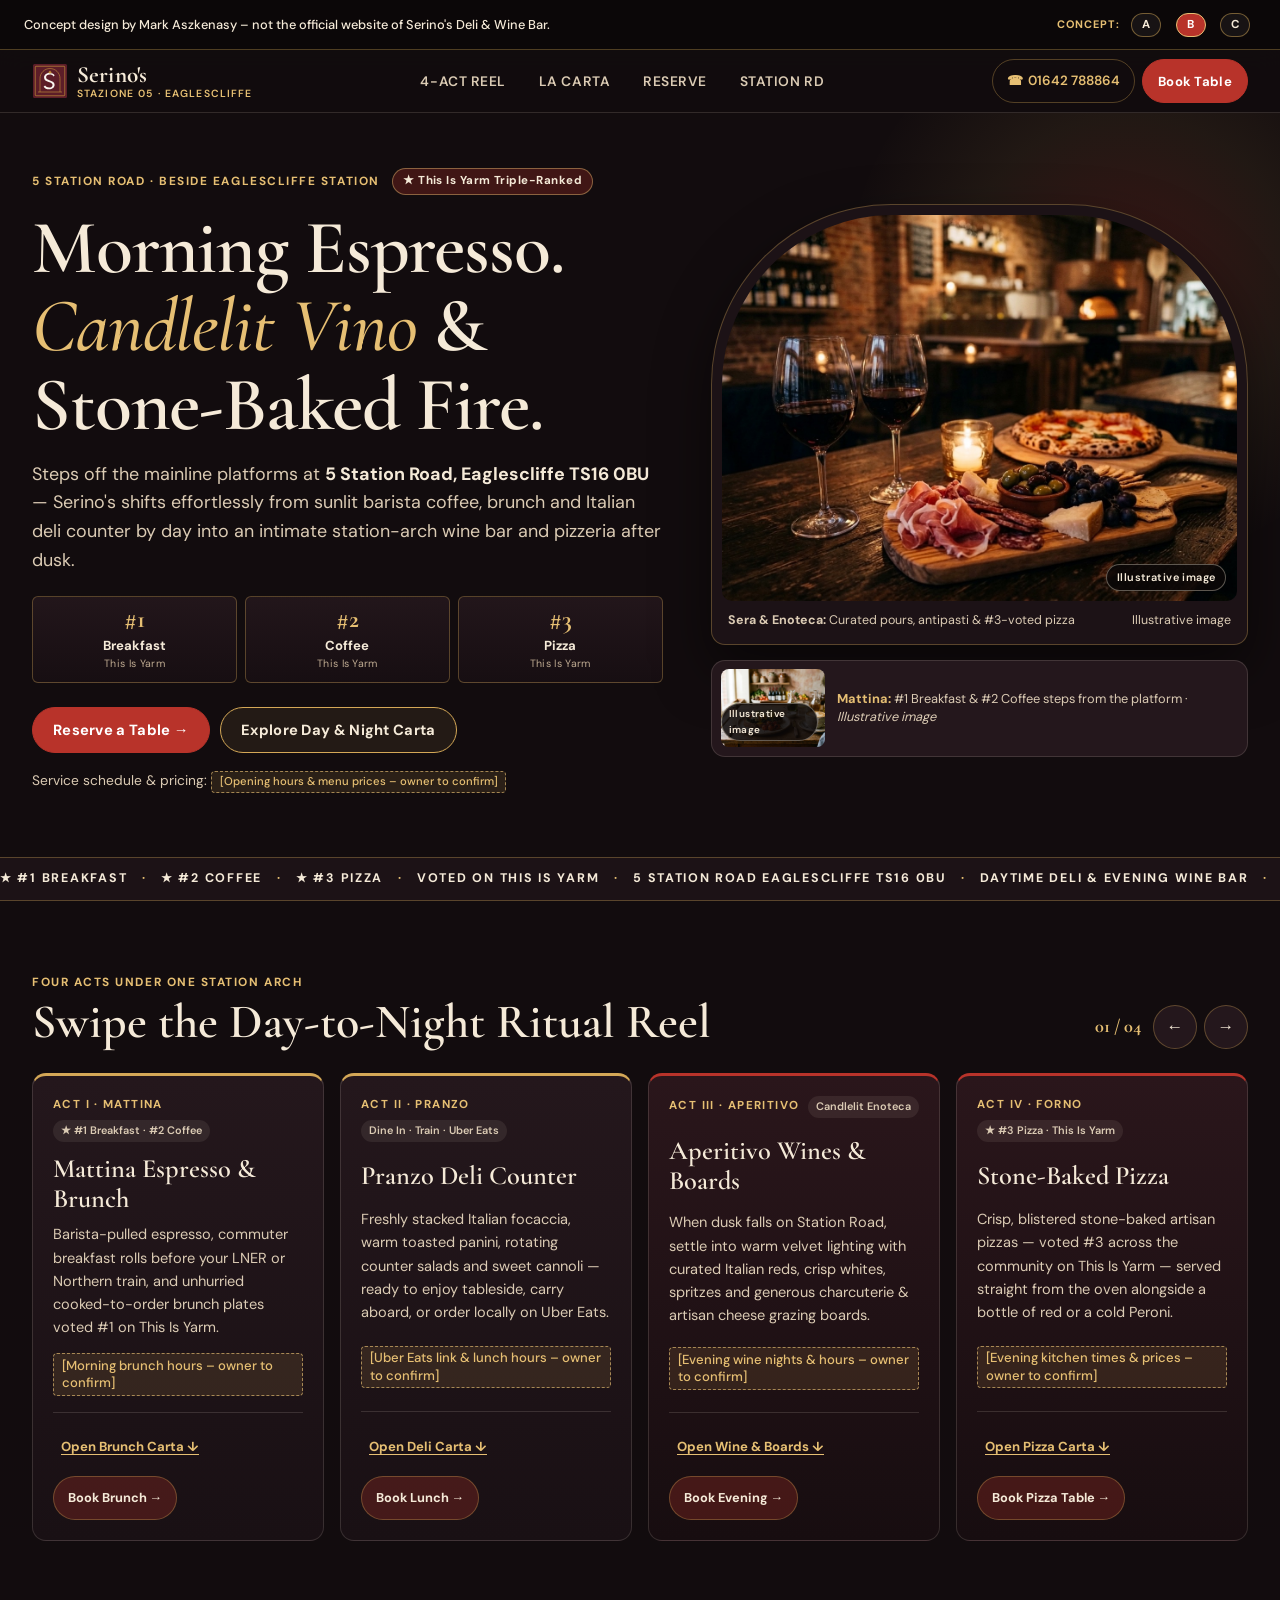
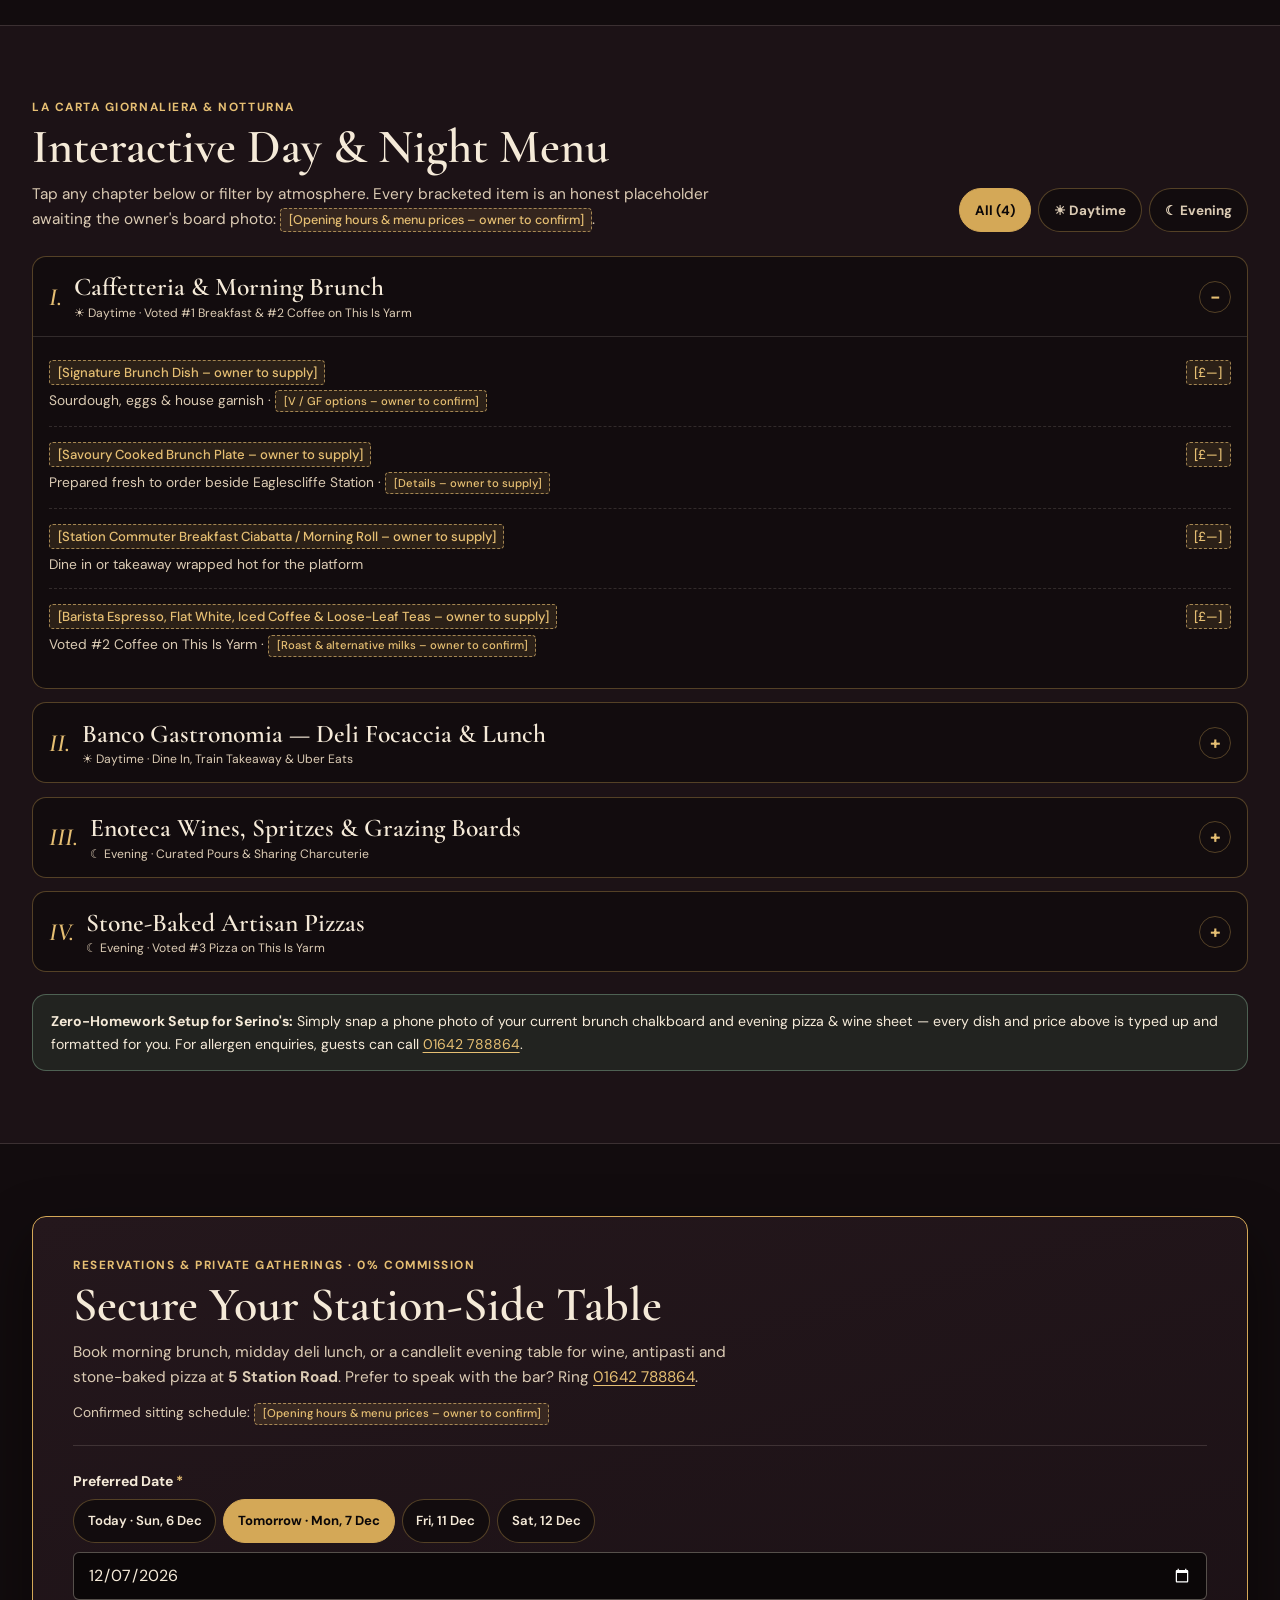
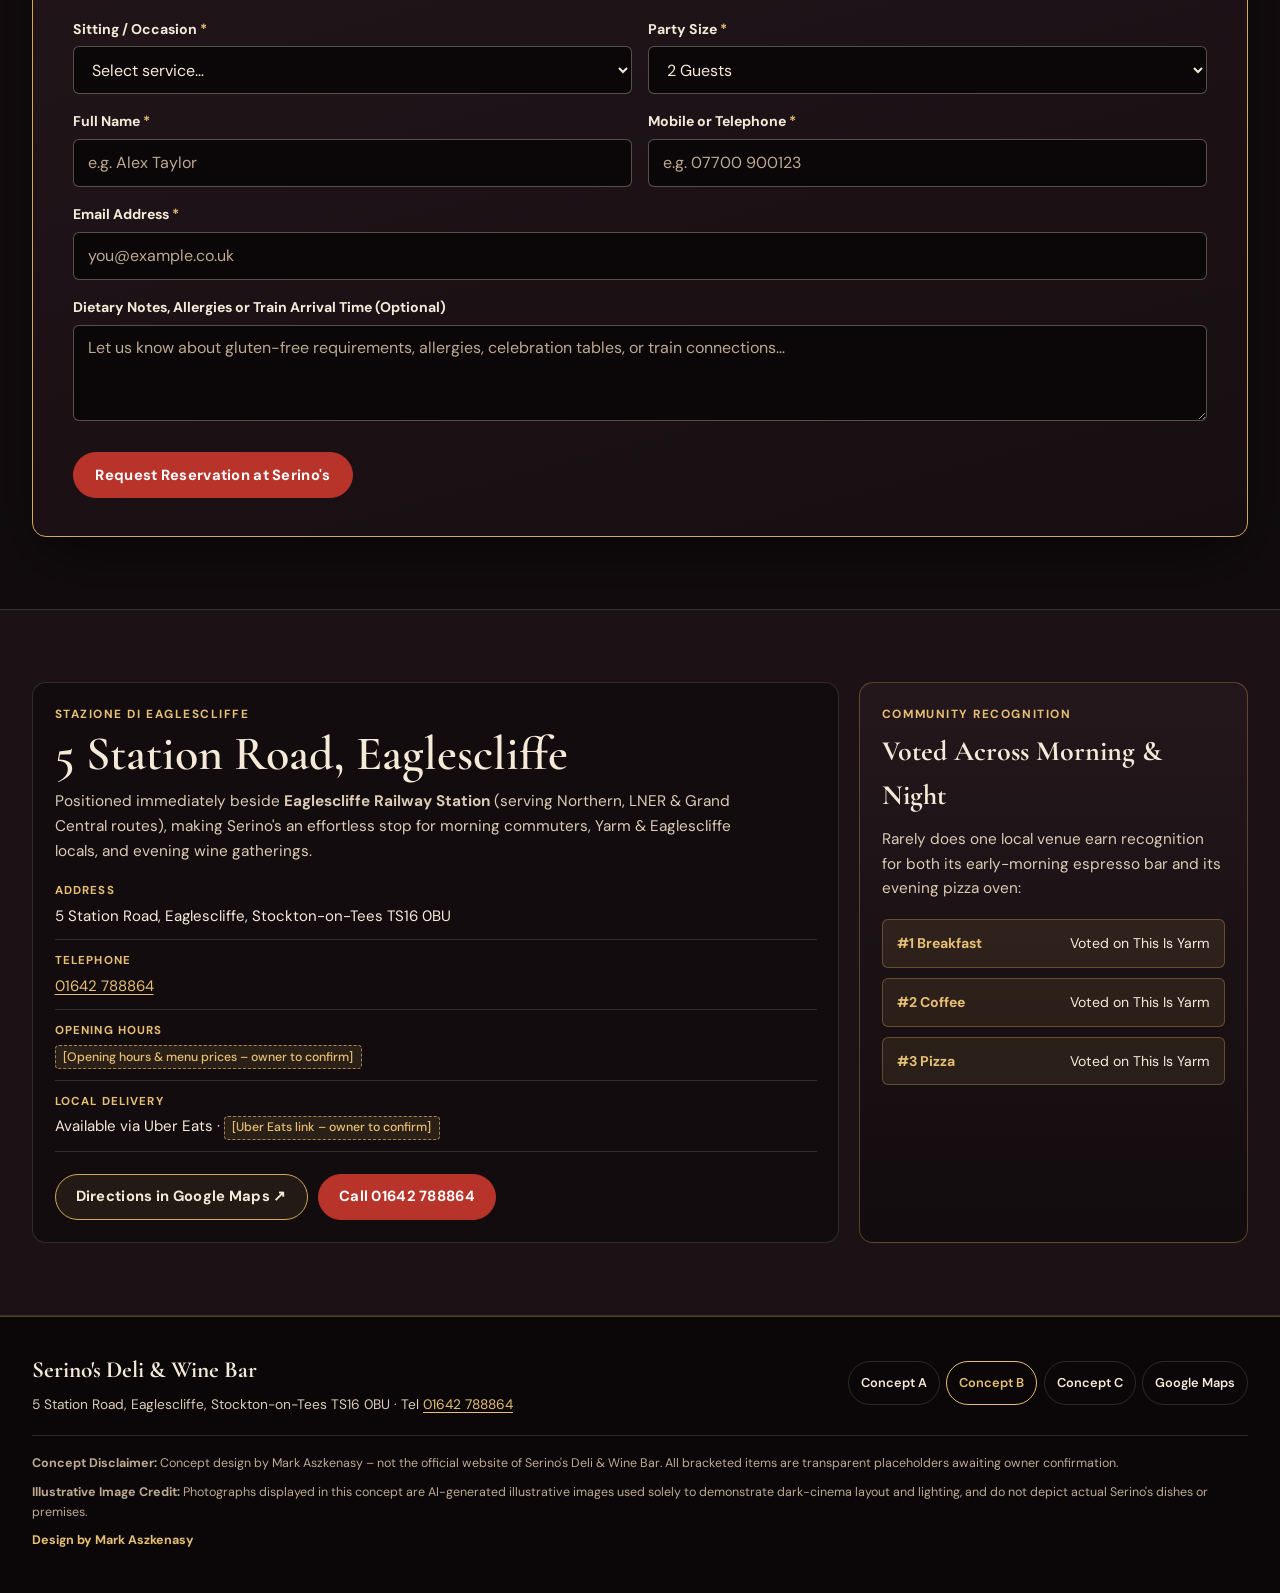
==== b/index.html @ e78bce47 "Add Set B (kinetic) and Set C (single-page app) mobile-first concept variants with A/B/C switcher" ====
<!DOCTYPE html>
<html lang="en-GB">
<head>
  <meta charset="utf-8">
  <meta name="viewport" content="width=device-width, initial-scale=1">
  <meta name="robots" content="noindex, nofollow">
  <meta name="theme-color" content="#120C0E">
  <title>Serino's Deli &amp; Wine Bar | Concept B — Cinema Notturno (5 Station Rd, Eaglescliffe)</title>
  <meta name="description" content="Concept B for Serino's Deli &amp; Wine Bar at 5 Station Road, Eaglescliffe — atmospheric station-arch editorial experience from morning espresso and brunch to evening wine and stone-baked pizza.">
  <link rel="icon" type="image/svg+xml" href="../favicon.svg">
  <link rel="stylesheet" href="css/styles.css">
</head>
<body>
  <a class="skip-link" href="#main-content">Skip to main content</a>

  <!-- Persistent Top Concept Banner + [A] [B] [C] Switcher -->
  <div class="concept-banner" role="region" aria-label="Concept website notice">
    <div class="concept-banner__inner">
      <p>Concept design by Mark Aszkenasy – not the official website of Serino's Deli &amp; Wine Bar.</p>
      <nav class="concept-switcher" aria-label="Switch concept version">
        <span class="concept-switcher__label">Concept:</span>
        <a class="concept-switcher__pill" href="../index.html"><span>A</span></a>
        <a class="concept-switcher__pill is-active" href="index.html" aria-current="page"><span>B</span></a>
        <a class="concept-switcher__pill" href="../c/index.html"><span>C</span></a>
      </nav>
    </div>
  </div>

  <!-- Minimal Cinema Glass Header -->
  <header class="cinema-header">
    <div class="container cinema-header__inner">
      <a class="cinema-brand" href="#top" aria-label="Serino's Deli &amp; Wine Bar home">
        <span class="cinema-brand__emblem">
          <img src="../images/logo-mark.svg" width="38" height="38" alt="">
        </span>
        <span class="cinema-brand__text">
          <span class="cinema-brand__name">Serino's</span>
          <span class="cinema-brand__sub">Stazione 05 · Eaglescliffe</span>
        </span>
      </a>

      <nav class="cinema-nav" aria-label="Primary navigation">
        <a class="cinema-nav__link" href="#rituals">4-Act Reel</a>
        <a class="cinema-nav__link" href="#carta">La Carta</a>
        <a class="cinema-nav__link" href="#reserve">Reserve</a>
        <a class="cinema-nav__link" href="#station">Station Rd</a>
      </nav>

      <div class="cinema-header__cta">
        <a class="cinema-tel-chip" href="tel:01642788864" aria-label="Call Serino's on 01642 788864">
          <span aria-hidden="true">☎</span> 01642 788864
        </a>
        <a class="btn btn--vermilion btn--compact" href="#reserve">Book Table</a>
      </div>
    </div>
  </header>

  <main id="main-content">
    <!-- Full-Bleed Dark Cinema Hero Stage -->
    <section class="cinema-hero" id="top" aria-labelledby="hero-title">
      <div class="cinema-hero__backdrop" aria-hidden="true">
        <div class="cinema-hero__glow"></div>
      </div>

      <div class="container cinema-hero__grid">
        <div class="cinema-hero__copy">
          <div class="cinema-eyebrow-row">
            <span class="cinema-kicker">5 Station Road · Beside Eaglescliffe Station</span>
            <span class="cinema-poll-pill">★ This Is Yarm Triple-Ranked</span>
          </div>

          <h1 class="cinema-display" id="hero-title">
            Morning Espresso.<br>
            <em>Candlelit Vino</em> &amp; Stone-Baked Fire.
          </h1>

          <p class="cinema-lead">
            Steps off the mainline platforms at <strong>5 Station Road, Eaglescliffe TS16&nbsp;0BU</strong> — Serino's shifts effortlessly from sunlit barista coffee, brunch and Italian deli counter by day into an intimate station-arch wine bar and pizzeria after dusk.
          </p>

          <div class="cinema-laurels" role="list" aria-label="This Is Yarm community poll rankings">
            <div class="cinema-laurel" role="listitem">
              <span class="cinema-laurel__rank">#1</span>
              <span class="cinema-laurel__cat">Breakfast</span>
              <span class="cinema-laurel__src">This Is Yarm</span>
            </div>
            <div class="cinema-laurel" role="listitem">
              <span class="cinema-laurel__rank">#2</span>
              <span class="cinema-laurel__cat">Coffee</span>
              <span class="cinema-laurel__src">This Is Yarm</span>
            </div>
            <div class="cinema-laurel" role="listitem">
              <span class="cinema-laurel__rank">#3</span>
              <span class="cinema-laurel__cat">Pizza</span>
              <span class="cinema-laurel__src">This Is Yarm</span>
            </div>
          </div>

          <div class="cinema-hero__actions">
            <a class="btn btn--vermilion" href="#reserve">Reserve a Table →</a>
            <a class="btn btn--gold-outline" href="#carta">Explore Day &amp; Night Carta</a>
          </div>

          <p class="cinema-hours-note">
            Service schedule &amp; pricing: <span class="ph">[Opening hours &amp; menu prices – owner to confirm]</span>
          </p>
        </div>

        <!-- Station-Arch Visual Cinema Frame + Morning Inset -->
        <div class="cinema-stage-visual">
          <figure class="arch-cinema-frame">
            <div class="arch-cinema-frame__media">
              <img
                src="../images/feature.jpg"
                width="1200"
                height="896"
                alt="Candlelit evening table with red wine, charcuterie antipasti board and stone-baked pizza"
              >
              <span class="illus-badge">Illustrative image</span>
            </div>
            <figcaption class="arch-cinema-frame__caption">
              <span><strong>Sera &amp; Enoteca:</strong> Curated pours, antipasti &amp; #3-voted pizza</span>
              <span>Illustrative image</span>
            </figcaption>
          </figure>

          <figure class="cinema-inset-card">
            <div class="cinema-inset-card__media">
              <img
                src="../images/hero.jpg"
                width="1440"
                height="803"
                alt="Sunlit morning barista flat white coffee and freshly prepared brunch dishes"
              >
              <span class="illus-badge illus-badge--sm">Illustrative image</span>
            </div>
            <figcaption class="cinema-inset-card__caption">
              <strong>Mattina:</strong> #1 Breakfast &amp; #2 Coffee steps from the platform · <em>Illustrative image</em>
            </figcaption>
          </figure>
        </div>
      </div>
    </section>

    <!-- Kinetic Station Ticker -->
    <div class="kinetic-ticker" role="region" aria-label="Serino's highlights ticker">
      <div class="kinetic-ticker__track">
        <div class="kinetic-ticker__group">
          <span>★ #1 BREAKFAST</span>
          <span class="ticker-dot" aria-hidden="true">·</span>
          <span>★ #2 COFFEE</span>
          <span class="ticker-dot" aria-hidden="true">·</span>
          <span>★ #3 PIZZA</span>
          <span class="ticker-dot" aria-hidden="true">·</span>
          <span>VOTED ON THIS IS YARM</span>
          <span class="ticker-dot" aria-hidden="true">·</span>
          <span>5 STATION ROAD EAGLESCLIFFE TS16 0BU</span>
          <span class="ticker-dot" aria-hidden="true">·</span>
          <span>DAYTIME DELI &amp; EVENING WINE BAR</span>
          <span class="ticker-dot" aria-hidden="true">·</span>
          <span>TABLES 01642 788864</span>
          <span class="ticker-dot" aria-hidden="true">·</span>
        </div>
        <div class="kinetic-ticker__group" aria-hidden="true">
          <span>★ #1 BREAKFAST</span>
          <span class="ticker-dot">·</span>
          <span>★ #2 COFFEE</span>
          <span class="ticker-dot">·</span>
          <span>★ #3 PIZZA</span>
          <span class="ticker-dot">·</span>
          <span>VOTED ON THIS IS YARM</span>
          <span class="ticker-dot">·</span>
          <span>5 STATION ROAD EAGLESCLIFFE TS16 0BU</span>
          <span class="ticker-dot">·</span>
          <span>DAYTIME DELI &amp; EVENING WINE BAR</span>
          <span class="ticker-dot">·</span>
          <span>TABLES 01642 788864</span>
          <span class="ticker-dot">·</span>
        </div>
      </div>
    </div>

    <!-- Horizontal Touch-Snap 4-Act Ritual Reel -->
    <section class="cinema-section" id="rituals" aria-labelledby="rituals-heading">
      <div class="container">
        <div class="section-head-split">
          <div>
            <p class="cinema-kicker">Four Acts Under One Station Arch</p>
            <h2 class="section-title" id="rituals-heading">Swipe the Day-to-Night Ritual Reel</h2>
          </div>

          <div class="reel-controls" aria-label="Scroll ritual reel">
            <span class="reel-counter" data-reel-counter aria-live="polite">01 / 04</span>
            <button class="reel-arrow" type="button" data-reel-prev aria-label="Previous ritual act">←</button>
            <button class="reel-arrow" type="button" data-reel-next aria-label="Next ritual act">→</button>
          </div>
        </div>

        <div class="ritual-reel" data-ritual-reel tabindex="0" role="region" aria-label="Four-act hospitality reel">
          <!-- Act 01 -->
          <article class="ritual-card" data-reel-card>
            <div class="ritual-card__top">
              <span class="ritual-card__act">Act I · Mattina</span>
              <span class="ritual-card__badge">★ #1 Breakfast · #2 Coffee</span>
            </div>
            <h3 class="ritual-card__title">Mattina Espresso &amp; Brunch</h3>
            <p class="ritual-card__body">
              Barista-pulled espresso, commuter breakfast rolls before your LNER or Northern train, and unhurried cooked-to-order brunch plates voted #1 on This Is Yarm.
            </p>
            <p class="ritual-card__meta">
              <span class="ph">[Morning brunch hours – owner to confirm]</span>
            </p>
            <div class="ritual-card__actions">
              <button class="text-action-btn" type="button" data-open-accordion="acc-brunch">Open Brunch Carta ↓</button>
              <button class="pill-action-btn" type="button" data-prefill-sitting="Morning Coffee &amp; Brunch">Book Brunch →</button>
            </div>
          </article>

          <!-- Act 02 -->
          <article class="ritual-card" data-reel-card>
            <div class="ritual-card__top">
              <span class="ritual-card__act">Act II · Pranzo</span>
              <span class="ritual-card__badge">Dine In · Train · Uber Eats</span>
            </div>
            <h3 class="ritual-card__title">Pranzo Deli Counter</h3>
            <p class="ritual-card__body">
              Freshly stacked Italian focaccia, warm toasted panini, rotating counter salads and sweet cannoli — ready to enjoy tableside, carry aboard, or order locally on Uber Eats.
            </p>
            <p class="ritual-card__meta">
              <span class="ph">[Uber Eats link &amp; lunch hours – owner to confirm]</span>
            </p>
            <div class="ritual-card__actions">
              <button class="text-action-btn" type="button" data-open-accordion="acc-deli">Open Deli Carta ↓</button>
              <button class="pill-action-btn" type="button" data-prefill-sitting="Midday Deli &amp; Lunch">Book Lunch →</button>
            </div>
          </article>

          <!-- Act 03 -->
          <article class="ritual-card ritual-card--sera" data-reel-card>
            <div class="ritual-card__top">
              <span class="ritual-card__act">Act III · Aperitivo</span>
              <span class="ritual-card__badge">Candlelit Enoteca</span>
            </div>
            <h3 class="ritual-card__title">Aperitivo Wines &amp; Boards</h3>
            <p class="ritual-card__body">
              When dusk falls on Station Road, settle into warm velvet lighting with curated Italian reds, crisp whites, spritzes and generous charcuterie &amp; artisan cheese grazing boards.
            </p>
            <p class="ritual-card__meta">
              <span class="ph">[Evening wine nights &amp; hours – owner to confirm]</span>
            </p>
            <div class="ritual-card__actions">
              <button class="text-action-btn" type="button" data-open-accordion="acc-wine">Open Wine &amp; Boards ↓</button>
              <button class="pill-action-btn" type="button" data-prefill-sitting="Evening Wine &amp; Antipasti (Early)">Book Evening →</button>
            </div>
          </article>

          <!-- Act 04 -->
          <article class="ritual-card ritual-card--sera" data-reel-card>
            <div class="ritual-card__top">
              <span class="ritual-card__act">Act IV · Forno</span>
              <span class="ritual-card__badge">★ #3 Pizza · This Is Yarm</span>
            </div>
            <h3 class="ritual-card__title">Stone-Baked Pizza</h3>
            <p class="ritual-card__body">
              Crisp, blistered stone-baked artisan pizzas — voted #3 across the community on This Is Yarm — served straight from the oven alongside a bottle of red or a cold Peroni.
            </p>
            <p class="ritual-card__meta">
              <span class="ph">[Evening kitchen times &amp; prices – owner to confirm]</span>
            </p>
            <div class="ritual-card__actions">
              <button class="text-action-btn" type="button" data-open-accordion="acc-pizza">Open Pizza Carta ↓</button>
              <button class="pill-action-btn" type="button" data-prefill-sitting="Evening Wine &amp; Pizza (Main)">Book Pizza Table →</button>
            </div>
          </article>
        </div>
      </div>
    </section>

    <!-- Interactive Day/Night Menu Accordion -->
    <section class="cinema-section cinema-section--alt" id="carta" aria-labelledby="carta-heading">
      <div class="container">
        <div class="section-head-split">
          <div>
            <p class="cinema-kicker">La Carta Giornaliera &amp; Notturna</p>
            <h2 class="section-title" id="carta-heading">Interactive Day &amp; Night Menu</h2>
            <p class="section-sub">
              Tap any chapter below or filter by atmosphere. Every bracketed item is an honest placeholder awaiting the owner's board photo: <span class="ph">[Opening hours &amp; menu prices – owner to confirm]</span>.
            </p>
          </div>

          <div class="carta-filter-group" role="group" aria-label="Filter menu chapters by service time">
            <button class="carta-filter is-active" type="button" data-carta-filter="all" aria-pressed="true">All (4)</button>
            <button class="carta-filter" type="button" data-carta-filter="day" aria-pressed="false">☀ Daytime</button>
            <button class="carta-filter" type="button" data-carta-filter="night" aria-pressed="false">☾ Evening</button>
          </div>
        </div>

        <div class="velvet-accordions" data-accordion-group>
          <!-- Chapter I -->
          <div class="velvet-acc" data-carta-period="day" id="acc-brunch">
            <h3 class="velvet-acc__heading">
              <button class="velvet-acc__trigger" type="button" aria-expanded="true" aria-controls="acc-panel-brunch" id="acc-btn-brunch">
                <span class="velvet-acc__num">I.</span>
                <span class="velvet-acc__title-wrap">
                  <span class="velvet-acc__title">Caffetteria &amp; Morning Brunch</span>
                  <span class="velvet-acc__tag">☀ Daytime · Voted #1 Breakfast &amp; #2 Coffee on This Is Yarm</span>
                </span>
                <span class="velvet-acc__icon" aria-hidden="true"></span>
              </button>
            </h3>
            <div class="velvet-acc__panel" id="acc-panel-brunch" role="region" aria-labelledby="acc-btn-brunch">
              <ul class="carta-list">
                <li class="carta-item">
                  <div>
                    <strong class="carta-item__name"><span class="ph">[Signature Brunch Dish – owner to supply]</span></strong>
                    <span class="carta-item__desc">Sourdough, eggs &amp; house garnish · <span class="ph">[V / GF options – owner to confirm]</span></span>
                  </div>
                  <span class="carta-item__price"><span class="ph">[£—]</span></span>
                </li>
                <li class="carta-item">
                  <div>
                    <strong class="carta-item__name"><span class="ph">[Savoury Cooked Brunch Plate – owner to supply]</span></strong>
                    <span class="carta-item__desc">Prepared fresh to order beside Eaglescliffe Station · <span class="ph">[Details – owner to supply]</span></span>
                  </div>
                  <span class="carta-item__price"><span class="ph">[£—]</span></span>
                </li>
                <li class="carta-item">
                  <div>
                    <strong class="carta-item__name"><span class="ph">[Station Commuter Breakfast Ciabatta / Morning Roll – owner to supply]</span></strong>
                    <span class="carta-item__desc">Dine in or takeaway wrapped hot for the platform</span>
                  </div>
                  <span class="carta-item__price"><span class="ph">[£—]</span></span>
                </li>
                <li class="carta-item">
                  <div>
                    <strong class="carta-item__name"><span class="ph">[Barista Espresso, Flat White, Iced Coffee &amp; Loose-Leaf Teas – owner to supply]</span></strong>
                    <span class="carta-item__desc">Voted #2 Coffee on This Is Yarm · <span class="ph">[Roast &amp; alternative milks – owner to confirm]</span></span>
                  </div>
                  <span class="carta-item__price"><span class="ph">[£—]</span></span>
                </li>
              </ul>
            </div>
          </div>

          <!-- Chapter II -->
          <div class="velvet-acc" data-carta-period="day" id="acc-deli">
            <h3 class="velvet-acc__heading">
              <button class="velvet-acc__trigger" type="button" aria-expanded="false" aria-controls="acc-panel-deli" id="acc-btn-deli">
                <span class="velvet-acc__num">II.</span>
                <span class="velvet-acc__title-wrap">
                  <span class="velvet-acc__title">Banco Gastronomia — Deli Focaccia &amp; Lunch</span>
                  <span class="velvet-acc__tag">☀ Daytime · Dine In, Train Takeaway &amp; Uber Eats</span>
                </span>
                <span class="velvet-acc__icon" aria-hidden="true"></span>
              </button>
            </h3>
            <div class="velvet-acc__panel" id="acc-panel-deli" role="region" aria-labelledby="acc-btn-deli" hidden>
              <ul class="carta-list">
                <li class="carta-item">
                  <div>
                    <strong class="carta-item__name"><span class="ph">[Italian Deli Focaccia / Ciabatta #1 – owner to supply]</span></strong>
                    <span class="carta-item__desc">Cured meats, cheeses, pesto &amp; antipasti fillings · <span class="ph">[Details – owner to supply]</span></span>
                  </div>
                  <span class="carta-item__price"><span class="ph">[£—]</span></span>
                </li>
                <li class="carta-item">
                  <div>
                    <strong class="carta-item__name"><span class="ph">[Warm Pressed Panino / Deli Melt #2 – owner to supply]</span></strong>
                    <span class="carta-item__desc">Toasted to order with side garnish · <span class="ph">[Details – owner to supply]</span></span>
                  </div>
                  <span class="carta-item__price"><span class="ph">[£—]</span></span>
                </li>
                <li class="carta-item">
                  <div>
                    <strong class="carta-item__name"><span class="ph">[Daily Counter Soup, Salad &amp; Sweet Cannoli / Bakes – owner to supply]</span></strong>
                    <span class="carta-item__desc">Also available for local delivery via Uber Eats: <span class="ph">[Uber Eats link – owner to confirm]</span></span>
                  </div>
                  <span class="carta-item__price"><span class="ph">[£—]</span></span>
                </li>
              </ul>
            </div>
          </div>

          <!-- Chapter III -->
          <div class="velvet-acc" data-carta-period="night" id="acc-wine">
            <h3 class="velvet-acc__heading">
              <button class="velvet-acc__trigger" type="button" aria-expanded="false" aria-controls="acc-panel-wine" id="acc-btn-wine">
                <span class="velvet-acc__num">III.</span>
                <span class="velvet-acc__title-wrap">
                  <span class="velvet-acc__title">Enoteca Wines, Spritzes &amp; Grazing Boards</span>
                  <span class="velvet-acc__tag">☾ Evening · Curated Pours &amp; Sharing Charcuterie</span>
                </span>
                <span class="velvet-acc__icon" aria-hidden="true"></span>
              </button>
            </h3>
            <div class="velvet-acc__panel" id="acc-panel-wine" role="region" aria-labelledby="acc-btn-wine" hidden>
              <ul class="carta-list">
                <li class="carta-item">
                  <div>
                    <strong class="carta-item__name"><span class="ph">[Serino's Sharing Charcuterie &amp; Artisan Cheese Board – owner to supply]</span></strong>
                    <span class="carta-item__desc">Cured salumi, cheeses, olives, chutney &amp; artisan bread · <span class="ph">[For two / group pricing – owner to confirm]</span></span>
                  </div>
                  <span class="carta-item__price"><span class="ph">[£—]</span></span>
                </li>
                <li class="carta-item">
                  <div>
                    <strong class="carta-item__name"><span class="ph">[Red, White, Rosé &amp; Sparkling Wine List – owner to supply]</span></strong>
                    <span class="carta-item__desc">Served by the 175ml / 250ml glass or bottle · <span class="ph">[Wine list – owner to supply]</span></span>
                  </div>
                  <span class="carta-item__price"><span class="ph">[£— / £—]</span></span>
                </li>
                <li class="carta-item">
                  <div>
                    <strong class="carta-item__name"><span class="ph">[Aperitivo Spritzes, Peroni, Craft Beers &amp; Nibbles – owner to supply]</span></strong>
                    <span class="carta-item__desc">Olives, bruschetta &amp; evening bar pours</span>
                  </div>
                  <span class="carta-item__price"><span class="ph">[£—]</span></span>
                </li>
              </ul>
            </div>
          </div>

          <!-- Chapter IV -->
          <div class="velvet-acc" data-carta-period="night" id="acc-pizza">
            <h3 class="velvet-acc__heading">
              <button class="velvet-acc__trigger" type="button" aria-expanded="false" aria-controls="acc-panel-pizza" id="acc-btn-pizza">
                <span class="velvet-acc__num">IV.</span>
                <span class="velvet-acc__title-wrap">
                  <span class="velvet-acc__title">Stone-Baked Artisan Pizzas</span>
                  <span class="velvet-acc__tag">☾ Evening · Voted #3 Pizza on This Is Yarm</span>
                </span>
                <span class="velvet-acc__icon" aria-hidden="true"></span>
              </button>
            </h3>
            <div class="velvet-acc__panel" id="acc-panel-pizza" role="region" aria-labelledby="acc-btn-pizza" hidden>
              <ul class="carta-list">
                <li class="carta-item">
                  <div>
                    <strong class="carta-item__name"><span class="ph">[Classic Stone-Baked Margherita – owner to confirm]</span></strong>
                    <span class="carta-item__desc">San Marzano-style tomato, fior di latte &amp; fresh basil · <span class="ph">[Dietary / GF base note – owner to confirm]</span></span>
                  </div>
                  <span class="carta-item__price"><span class="ph">[£—]</span></span>
                </li>
                <li class="carta-item">
                  <div>
                    <strong class="carta-item__name"><span class="ph">[Signature Cured Salami / Spicy Diavola Pizza – owner to supply]</span></strong>
                    <span class="carta-item__desc"><span class="ph">[Toppings – owner to supply]</span></span>
                  </div>
                  <span class="carta-item__price"><span class="ph">[£—]</span></span>
                </li>
                <li class="carta-item">
                  <div>
                    <strong class="carta-item__name"><span class="ph">[Seasonal Vegetarian or White-Base Pizza – owner to supply]</span></strong>
                    <span class="carta-item__desc"><span class="ph">[Toppings – owner to supply]</span></span>
                  </div>
                  <span class="carta-item__price"><span class="ph">[£—]</span></span>
                </li>
              </ul>
            </div>
          </div>
        </div>

        <aside class="zero-admin-strip" aria-label="Zero-homework owner onboarding note">
          <p>
            <strong>Zero-Homework Setup for Serino's:</strong> Simply snap a phone photo of your current brunch chalkboard and evening pizza &amp; wine sheet — every dish and price above is typed up and formatted for you. For allergen enquiries, guests can call <a href="tel:01642788864">01642 788864</a>.
          </p>
        </aside>
      </div>
    </section>

    <!-- Dark Velvet Reservation Card with 1-Tap Quick-Date Chips -->
    <section class="cinema-section" id="reserve" aria-labelledby="reserve-heading">
      <div class="container">
        <div class="velvet-booking-card">
          <div class="velvet-booking-card__intro">
            <p class="cinema-kicker">Reservations &amp; Private Gatherings · 0% Commission</p>
            <h2 class="section-title" id="reserve-heading">Secure Your Station-Side Table</h2>
            <p class="section-sub">
              Book morning brunch, midday deli lunch, or a candlelit evening table for wine, antipasti and stone-baked pizza at <strong>5 Station Road</strong>. Prefer to speak with the bar? Ring <a href="tel:01642788864">01642 788864</a>.
            </p>
            <p class="cinema-hours-note" style="margin-top: 0.75rem;">
              Confirmed sitting schedule: <span class="ph">[Opening hours &amp; menu prices – owner to confirm]</span>
            </p>
          </div>

          <form class="cinema-form" data-demo-form novalidate>
            <!-- 1-Tap Quick Date Chips -->
            <div class="form-field form-field--full">
              <label for="b-res-date">Preferred Date <span class="req" aria-hidden="true">*</span></label>
              <div class="quick-chips" data-quick-dates aria-label="One-tap quick date selection"></div>
              <input
                class="form-control"
                type="date"
                id="b-res-date"
                name="preferred_date"
                required
                aria-describedby="b-res-date-err"
                data-error-empty="Please choose or tap a date for your reservation."
              >
              <p class="field-error" id="b-res-date-err" hidden></p>
            </div>

            <div class="form-grid-two">
              <div class="form-field">
                <label for="b-res-sitting">Sitting / Occasion <span class="req" aria-hidden="true">*</span></label>
                <select
                  class="form-control"
                  id="b-res-sitting"
                  name="sitting"
                  required
                  aria-describedby="b-res-sitting-err"
                  data-error-empty="Please choose a daytime or evening sitting."
                >
                  <option value="">Select service…</option>
                  <option value="Morning Coffee &amp; Brunch">☀ Morning Coffee &amp; Brunch</option>
                  <option value="Midday Deli &amp; Lunch">☀ Midday Deli &amp; Lunch</option>
                  <option value="Evening Wine &amp; Antipasti (Early)">☾ Evening Wine &amp; Antipasti (Early)</option>
                  <option value="Evening Wine &amp; Pizza (Main)">☾ Evening Wine &amp; Pizza (Main)</option>
                  <option value="Group Wine Night / Private Hire">★ Group Wine Night / Private Hire Enquiry</option>
                </select>
                <p class="field-error" id="b-res-sitting-err" hidden></p>
              </div>

              <div class="form-field">
                <label for="b-res-party">Party Size <span class="req" aria-hidden="true">*</span></label>
                <select
                  class="form-control"
                  id="b-res-party"
                  name="party_size"
                  required
                  aria-describedby="b-res-party-err"
                  data-error-empty="Please select the number of guests."
                >
                  <option value="">Select guests…</option>
                  <option value="1 Guest">1 Guest</option>
                  <option value="2 Guests" selected>2 Guests</option>
                  <option value="3 Guests">3 Guests</option>
                  <option value="4 Guests">4 Guests</option>
                  <option value="5 Guests">5 Guests</option>
                  <option value="6 Guests">6 Guests</option>
                  <option value="7+ Group">7+ Guests (Group / Celebration)</option>
                </select>
                <p class="field-error" id="b-res-party-err" hidden></p>
              </div>

              <div class="form-field">
                <label for="b-res-name">Full Name <span class="req" aria-hidden="true">*</span></label>
                <input
                  class="form-control"
                  type="text"
                  id="b-res-name"
                  name="guest_name"
                  autocomplete="name"
                  placeholder="e.g. Alex Taylor"
                  required
                  aria-describedby="b-res-name-err"
                  data-error-empty="Please enter your full name."
                >
                <p class="field-error" id="b-res-name-err" hidden></p>
              </div>

              <div class="form-field">
                <label for="b-res-phone">Mobile or Telephone <span class="req" aria-hidden="true">*</span></label>
                <input
                  class="form-control"
                  type="tel"
                  id="b-res-phone"
                  name="guest_phone"
                  autocomplete="tel"
                  placeholder="e.g. 07700 900123"
                  required
                  aria-describedby="b-res-phone-err"
                  data-error-empty="Please enter a contact telephone number."
                >
                <p class="field-error" id="b-res-phone-err" hidden></p>
              </div>

              <div class="form-field form-field--full">
                <label for="b-res-email">Email Address <span class="req" aria-hidden="true">*</span></label>
                <input
                  class="form-control"
                  type="email"
                  id="b-res-email"
                  name="guest_email"
                  autocomplete="email"
                  placeholder="you@example.co.uk"
                  required
                  aria-describedby="b-res-email-err"
                  data-error-empty="Please enter a valid email address."
                >
                <p class="field-error" id="b-res-email-err" hidden></p>
              </div>

              <div class="form-field form-field--full">
                <label for="b-res-notes">Dietary Notes, Allergies or Train Arrival Time (Optional)</label>
                <textarea
                  class="form-control"
                  id="b-res-notes"
                  name="notes"
                  rows="3"
                  placeholder="Let us know about gluten-free requirements, allergies, celebration tables, or train connections…"
                ></textarea>
              </div>
            </div>

            <div class="cinema-form__actions">
              <button class="btn btn--vermilion btn--wide" type="submit">Request Reservation at Serino's</button>
            </div>

            <div class="demo-confirm" data-demo-status role="status" aria-live="polite" tabindex="-1" hidden>
              <p class="demo-confirm__title">Demo only – in the live site this would go straight to Serino's Deli &amp; Wine Bar.</p>
              <p class="demo-confirm__detail" data-demo-summary></p>
            </div>
          </form>
        </div>
      </div>
    </section>

    <!-- Station-Side Location Ledger -->
    <section class="cinema-section cinema-section--alt" id="station" aria-labelledby="station-heading">
      <div class="container">
        <div class="station-ledger-grid">
          <div class="station-panel">
            <p class="cinema-kicker">Stazione di Eaglescliffe</p>
            <h2 class="section-title" id="station-heading">5 Station Road, Eaglescliffe</h2>
            <p class="section-sub">
              Positioned immediately beside <strong>Eaglescliffe Railway Station</strong> (serving Northern, LNER &amp; Grand Central routes), making Serino's an effortless stop for morning commuters, Yarm &amp; Eaglescliffe locals, and evening wine gatherings.
            </p>

            <dl class="station-dl">
              <div class="station-dl__row">
                <dt>Address</dt>
                <dd>5 Station Road, Eaglescliffe, Stockton-on-Tees TS16 0BU</dd>
              </div>
              <div class="station-dl__row">
                <dt>Telephone</dt>
                <dd><a href="tel:01642788864">01642 788864</a></dd>
              </div>
              <div class="station-dl__row">
                <dt>Opening Hours</dt>
                <dd><span class="ph">[Opening hours &amp; menu prices – owner to confirm]</span></dd>
              </div>
              <div class="station-dl__row">
                <dt>Local Delivery</dt>
                <dd>Available via Uber Eats · <span class="ph">[Uber Eats link – owner to confirm]</span></dd>
              </div>
            </dl>

            <div class="cinema-hero__actions">
              <a
                class="btn btn--gold-outline"
                href="https://www.google.com/maps/search/?api=1&amp;query=Serinos+5+Station+Road+Eaglescliffe+TS16+0BU"
                target="_blank"
                rel="noopener noreferrer"
              >Directions in Google Maps ↗</a>
              <a class="btn btn--vermilion" href="tel:01642788864">Call 01642 788864</a>
            </div>
          </div>

          <div class="station-panel station-panel--poll">
            <p class="cinema-kicker">Community Recognition</p>
            <h3 class="station-panel__subhead">Voted Across Morning &amp; Night</h3>
            <p class="section-sub">
              Rarely does one local venue earn recognition for both its early-morning espresso bar and its evening pizza oven:
            </p>
            <ul class="poll-plaque-list">
              <li><span>#1 Breakfast</span> <span>Voted on This Is Yarm</span></li>
              <li><span>#2 Coffee</span> <span>Voted on This Is Yarm</span></li>
              <li><span>#3 Pizza</span> <span>Voted on This Is Yarm</span></li>
            </ul>
          </div>
        </div>
      </div>
    </section>
  </main>

  <footer class="cinema-footer">
    <div class="container">
      <div class="cinema-footer__top">
        <div>
          <p class="cinema-footer__brand">Serino's Deli &amp; Wine Bar</p>
          <p class="cinema-footer__meta">
            5 Station Road, Eaglescliffe, Stockton-on-Tees TS16 0BU · Tel <a href="tel:01642788864">01642 788864</a>
          </p>
        </div>
        <div class="cinema-footer__links">
          <a href="../index.html">Concept A</a>
          <a href="index.html" aria-current="page">Concept B</a>
          <a href="../c/index.html">Concept C</a>
          <a href="https://www.google.com/maps/search/?api=1&amp;query=Serinos+5+Station+Road+Eaglescliffe+TS16+0BU" target="_blank" rel="noopener noreferrer">Google Maps</a>
        </div>
      </div>

      <div class="cinema-footer__legal">
        <p><strong>Concept Disclaimer:</strong> Concept design by Mark Aszkenasy – not the official website of Serino's Deli &amp; Wine Bar. All bracketed items are transparent placeholders awaiting owner confirmation.</p>
        <p><strong>Illustrative Image Credit:</strong> Photographs displayed in this concept are AI-generated illustrative images used solely to demonstrate dark-cinema layout and lighting, and do not depict actual Serino's dishes or premises.</p>
        <p class="cinema-footer__sig">Design by Mark Aszkenasy</p>
      </div>
    </div>
  </footer>

  <!-- Floating Mobile Pill Dock -->
  <nav class="floating-dock" aria-label="Quick mobile actions">
    <a class="floating-dock__item" href="tel:01642788864">Call</a>
    <a class="floating-dock__item" href="#carta">Menus</a>
    <a class="floating-dock__item floating-dock__item--primary" href="#reserve">Book</a>
  </nav>

  <script src="js/app.js"></script>
</body>
</html>
---- b/css/styles.css ----
/* ==========================================================================
   Serino's Deli & Wine Bar — Concept B Stylesheet
   Direction: Cinema Notturno Station-Arch Editorial (Godly Hospitality)
   Palette: #120C0E Espresso Noir · #F5EAD8 Champagne Crema · #B8332A Vermilion · #D4A857 Gold
   Zero external requests · Self-hosted WOFF2 fonts · Mobile-first WCAG AA+
   ========================================================================== */

@font-face {
  font-family: 'Cormorant Garamond';
  src: url('../../fonts/cormorant-latin.woff2') format('woff2');
  font-weight: 300 700;
  font-style: normal;
  font-display: swap;
}

@font-face {
  font-family: 'Cormorant Garamond';
  src: url('../../fonts/cormorant-latin-italic.woff2') format('woff2');
  font-weight: 300 700;
  font-style: italic;
  font-display: swap;
}

@font-face {
  font-family: 'DM Sans';
  src: url('../../fonts/dm-sans-latin.woff2') format('woff2');
  font-weight: 300 700;
  font-style: normal;
  font-display: swap;
}

:root {
  --noir: #120C0E;
  --noir-deep: #0B0708;
  --noir-velvet: #1C1216;
  --noir-card: #24171C;
  --noir-elevated: #2D1D23;

  --crema: #F5EAD8;
  --crema-soft: #DBCBB4;
  --crema-dim: #BDA990;

  --vermilion: #B8332A;
  --vermilion-hover: #99261E;
  --gold: #D4A857;
  --gold-bright: #E6BF73;
  --gold-line: rgba(212, 168, 87, 0.34);
  --rule-subtle: rgba(245, 234, 216, 0.14);

  --error-coral: #FF8C82;
  --error-bg: rgba(184, 51, 42, 0.22);

  --font-display: 'Cormorant Garamond', Georgia, 'Times New Roman', serif;
  --font-body: 'DM Sans', -apple-system, BlinkMacSystemFont, 'Segoe UI', sans-serif;

  --container: 1280px;
  --radius-sm: 6px;
  --radius-md: 14px;
  --radius-arch: 180px 180px 14px 14px;
}

*,
*::before,
*::after {
  box-sizing: border-box;
}

html {
  font-size: 16px;
  scroll-behavior: smooth;
  max-width: 100%;
  overflow-x: clip;
  background-color: var(--noir);
}

body {
  margin: 0;
  font-family: var(--font-body);
  font-weight: 400;
  line-height: 1.6;
  color: var(--crema);
  background-color: var(--noir);
  max-width: 100%;
  overflow-x: clip;
  padding-bottom: calc(5.2rem + env(safe-area-inset-bottom, 0px));
  -webkit-font-smoothing: antialiased;
}

@media (min-width: 960px) {
  body {
    padding-bottom: 0;
  }
}

img,
svg {
  max-width: 100%;
  height: auto;
  display: block;
}

a {
  color: var(--gold-bright);
  text-underline-offset: 3px;
  transition: color 0.18s ease, background-color 0.18s ease, border-color 0.18s ease;
}

a:hover {
  color: #FFFFFF;
}

:focus-visible {
  outline: 3px solid var(--gold-bright);
  outline-offset: 2px;
}

.skip-link {
  position: absolute;
  left: -9999px;
  top: 0;
  z-index: 3000;
  background: var(--gold-bright);
  color: var(--noir-deep);
  padding: 0.75rem 1.2rem;
  font-weight: 700;
  border-radius: var(--radius-sm);
  text-decoration: none;
}

.skip-link:focus {
  left: 0.75rem;
  top: 0.75rem;
}

.container {
  width: 100%;
  max-width: var(--container);
  margin: 0 auto;
  padding: 0 0.95rem;
}

@media (min-width: 768px) {
  .container {
    padding: 0 2rem;
  }
}

/* Placeholder Tags (.ph) */
.ph {
  display: inline-block;
  font-family: var(--font-body);
  font-size: 0.82em;
  font-weight: 500;
  font-style: normal;
  line-height: 1.35;
  padding: 0.15rem 0.48rem;
  border-radius: 4px;
  background-color: rgba(212, 168, 87, 0.13);
  color: var(--gold-bright);
  border: 1px dashed rgba(230, 191, 115, 0.65);
  overflow-wrap: anywhere;
  word-break: break-word;
}

/* ==========================================================================
   1. Persistent Concept Banner + Compact [A] [B] [C] Switcher
   ========================================================================== */
.concept-banner {
  background-color: var(--noir-deep);
  color: var(--crema);
  border-bottom: 1px solid var(--gold-line);
  font-size: 0.74rem;
  line-height: 1.35;
  padding: 0.3rem 0.65rem;
  text-align: center;
}

.concept-banner__inner {
  max-width: var(--container);
  margin: 0 auto;
  display: flex;
  flex-wrap: wrap;
  align-items: center;
  justify-content: center;
  gap: 0.2rem 0.75rem;
}

.concept-banner p {
  margin: 0;
  font-weight: 500;
  min-width: 0;
}

.concept-switcher {
  display: inline-flex;
  align-items: center;
  gap: 0.15rem;
  flex-shrink: 0;
}

.concept-switcher__label {
  font-size: 0.68rem;
  font-weight: 700;
  letter-spacing: 0.08em;
  text-transform: uppercase;
  color: var(--gold-bright);
  margin-right: 0.2rem;
}

.concept-switcher__pill {
  display: inline-flex;
  align-items: center;
  justify-content: center;
  min-width: 42px;
  min-height: 42px;
  padding: 0.25rem;
  text-decoration: none;
  color: var(--crema);
}

.concept-switcher__pill span {
  display: inline-flex;
  align-items: center;
  justify-content: center;
  min-width: 30px;
  height: 24px;
  padding: 0 0.5rem;
  border-radius: 999px;
  border: 1px solid rgba(212, 168, 87, 0.5);
  background-color: rgba(255, 255, 255, 0.05);
  color: var(--crema);
  font-size: 0.72rem;
  font-weight: 700;
  transition: background-color 0.18s ease, color 0.18s ease, border-color 0.18s ease;
}

.concept-switcher__pill:hover span {
  border-color: var(--gold-bright);
  background-color: rgba(212, 168, 87, 0.2);
}

.concept-switcher__pill.is-active span,
.concept-switcher__pill[aria-current="page"] span {
  background-color: var(--vermilion);
  border-color: var(--gold-bright);
  color: #FFFFFF;
}

@media (min-width: 768px) {
  .concept-banner {
    font-size: 0.8rem;
    padding: 0.22rem 1.5rem;
  }

  .concept-banner__inner {
    justify-content: space-between;
  }
}

/* ==========================================================================
   2. Minimal Cinema Glass Header
   ========================================================================== */
.cinema-header {
  position: sticky;
  top: 0;
  z-index: 900;
  background-color: rgba(18, 12, 14, 0.92);
  backdrop-filter: blur(12px);
  -webkit-backdrop-filter: blur(12px);
  border-bottom: 1px solid var(--rule-subtle);
}

.cinema-header__inner {
  display: flex;
  align-items: center;
  justify-content: space-between;
  gap: 0.5rem;
  min-height: 3.9rem;
  padding-top: 0.35rem;
  padding-bottom: 0.35rem;
}

.cinema-brand {
  display: inline-flex;
  align-items: center;
  gap: 0.55rem;
  text-decoration: none;
  color: var(--crema);
  min-height: 44px;
  min-width: 0;
}

.cinema-brand__emblem {
  flex-shrink: 0;
  width: 36px;
  height: 36px;
}

.cinema-brand__text {
  display: flex;
  flex-direction: column;
  line-height: 1.08;
  min-width: 0;
}

.cinema-brand__name {
  font-family: var(--font-display);
  font-size: 1.45rem;
  font-weight: 700;
  letter-spacing: 0.01em;
  color: var(--crema);
}

.cinema-brand__sub {
  font-size: 0.65rem;
  font-weight: 600;
  letter-spacing: 0.11em;
  text-transform: uppercase;
  color: var(--gold-bright);
  white-space: nowrap;
}

.cinema-nav {
  display: none;
  align-items: center;
  gap: 0.35rem;
}

.cinema-nav__link {
  display: inline-flex;
  align-items: center;
  min-height: 44px;
  padding: 0 0.85rem;
  font-size: 0.86rem;
  font-weight: 600;
  letter-spacing: 0.04em;
  text-transform: uppercase;
  text-decoration: none;
  color: var(--crema-soft);
  border-radius: 999px;
}

.cinema-nav__link:hover {
  color: #FFFFFF;
  background-color: rgba(245, 234, 216, 0.08);
}

.cinema-header__cta {
  display: flex;
  align-items: center;
  gap: 0.45rem;
  flex-shrink: 0;
}

.cinema-tel-chip {
  display: none;
  align-items: center;
  gap: 0.35rem;
  min-height: 44px;
  padding: 0 0.85rem;
  border-radius: 999px;
  border: 1px solid var(--gold-line);
  color: var(--gold-bright);
  text-decoration: none;
  font-size: 0.84rem;
  font-weight: 600;
}

@media (min-width: 860px) {
  .cinema-nav {
    display: flex;
  }
}

@media (min-width: 1080px) {
  .cinema-tel-chip {
    display: inline-flex;
  }
}

/* ==========================================================================
   Buttons
   ========================================================================== */
.btn {
  display: inline-flex;
  align-items: center;
  justify-content: center;
  gap: 0.4rem;
  min-height: 46px;
  padding: 0.65rem 1.25rem;
  border-radius: 999px;
  font-family: var(--font-body);
  font-size: 0.92rem;
  font-weight: 700;
  letter-spacing: 0.02em;
  text-decoration: none;
  cursor: pointer;
  border: 1.5px solid transparent;
  transition: transform 0.16s ease, background-color 0.18s ease, border-color 0.18s ease;
}

.btn--compact {
  min-height: 44px;
  padding: 0.45rem 0.95rem;
  font-size: 0.82rem;
}

.btn--vermilion {
  background-color: var(--vermilion);
  border-color: var(--vermilion);
  color: #FFFFFF;
}

.btn--vermilion:hover {
  background-color: var(--vermilion-hover);
  border-color: var(--gold-bright);
  color: #FFFFFF;
}

.btn--gold-outline {
  background-color: rgba(212, 168, 87, 0.09);
  border-color: var(--gold);
  color: var(--crema);
}

.btn--gold-outline:hover {
  background-color: var(--gold);
  color: var(--noir-deep);
}

.btn--wide {
  width: 100%;
}

@media (min-width: 640px) {
  .btn--wide {
    width: auto;
    min-width: 280px;
  }
}

/* ==========================================================================
   3. Full-Bleed Dark Cinema Hero Stage
   ========================================================================== */
.cinema-hero {
  position: relative;
  padding: 2rem 0 2.6rem;
  overflow: hidden;
}

.cinema-hero__backdrop {
  position: absolute;
  inset: 0;
  pointer-events: none;
  z-index: 0;
}

.cinema-hero__glow {
  position: absolute;
  top: -15%;
  right: -10%;
  width: 560px;
  height: 560px;
  border-radius: 50%;
  background: radial-gradient(circle, rgba(184, 51, 42, 0.24) 0%, rgba(212, 168, 87, 0.08) 42%, rgba(18, 12, 14, 0) 72%);
}

.cinema-hero__grid {
  position: relative;
  z-index: 1;
  display: grid;
  grid-template-columns: 1fr;
  gap: 2rem;
  align-items: center;
}

@media (min-width: 960px) {
  .cinema-hero {
    padding: 3.4rem 0 4rem;
  }

  .cinema-hero__grid {
    grid-template-columns: 1.08fr 0.92fr;
    gap: 3rem;
  }
}

.cinema-eyebrow-row {
  display: flex;
  flex-wrap: wrap;
  align-items: center;
  gap: 0.45rem 0.75rem;
  margin-bottom: 0.9rem;
}

.cinema-kicker {
  margin: 0;
  font-size: 0.74rem;
  font-weight: 700;
  letter-spacing: 0.13em;
  text-transform: uppercase;
  color: var(--gold-bright);
}

.cinema-poll-pill {
  display: inline-flex;
  align-items: center;
  padding: 0.2rem 0.65rem;
  border-radius: 999px;
  background-color: rgba(184, 51, 42, 0.28);
  border: 1px solid rgba(230, 191, 115, 0.45);
  color: var(--crema);
  font-size: 0.72rem;
  font-weight: 700;
  letter-spacing: 0.04em;
}

.cinema-display {
  margin: 0 0 1rem;
  font-family: var(--font-display);
  font-weight: 600;
  font-size: clamp(2.35rem, 7.6vw, 4.75rem);
  line-height: 1.03;
  letter-spacing: -0.015em;
  color: var(--crema);
}

.cinema-display em {
  font-style: italic;
  color: var(--gold-bright);
  font-weight: 500;
}

.cinema-lead {
  margin: 0 0 1.35rem;
  font-size: clamp(0.98rem, 1.5vw, 1.12rem);
  color: var(--crema-soft);
  max-width: 58ch;
}

.cinema-lead strong {
  color: var(--crema);
}

.cinema-laurels {
  display: grid;
  grid-template-columns: repeat(3, minmax(0, 1fr));
  gap: 0.5rem;
  margin-bottom: 1.5rem;
}

.cinema-laurel {
  background: linear-gradient(180deg, rgba(36, 23, 28, 0.95) 0%, rgba(24, 15, 19, 0.95) 100%);
  border: 1px solid var(--gold-line);
  border-radius: var(--radius-sm);
  padding: 0.6rem 0.45rem;
  text-align: center;
  min-width: 0;
}

.cinema-laurel__rank {
  display: block;
  font-family: var(--font-display);
  font-size: 1.55rem;
  font-weight: 700;
  line-height: 1;
  color: var(--gold-bright);
}

.cinema-laurel__cat {
  display: block;
  font-size: 0.82rem;
  font-weight: 700;
  color: var(--crema);
  margin-top: 0.2rem;
}

.cinema-laurel__src {
  display: block;
  font-size: 0.66rem;
  color: var(--crema-dim);
  letter-spacing: 0.03em;
}

.cinema-hero__actions {
  display: flex;
  flex-wrap: wrap;
  gap: 0.65rem;
}

.cinema-hours-note {
  margin: 1rem 0 0;
  font-size: 0.86rem;
  color: var(--crema-soft);
}

/* Arch Visual Stage */
.cinema-stage-visual {
  display: grid;
  gap: 0.9rem;
}

.arch-cinema-frame {
  margin: 0;
  background-color: var(--noir-velvet);
  border: 1px solid var(--gold-line);
  border-radius: var(--radius-arch);
  padding: 0.65rem;
  box-shadow: 0 24px 54px rgba(0, 0, 0, 0.5);
}

.arch-cinema-frame__media {
  position: relative;
  border-radius: 170px 170px 10px 10px;
  overflow: hidden;
  aspect-ratio: 4 / 3;
}

.arch-cinema-frame__media img {
  width: 100%;
  height: 100%;
  object-fit: cover;
}

.illus-badge {
  position: absolute;
  bottom: 0.65rem;
  right: 0.65rem;
  padding: 0.22rem 0.6rem;
  border-radius: 999px;
  background-color: rgba(11, 7, 8, 0.86);
  border: 1px solid rgba(245, 234, 216, 0.35);
  color: var(--crema);
  font-size: 0.68rem;
  font-weight: 600;
  letter-spacing: 0.04em;
}

.illus-badge--sm {
  bottom: 0.4rem;
  right: 0.4rem;
  padding: 0.14rem 0.45rem;
  font-size: 0.62rem;
}

.arch-cinema-frame__caption {
  display: flex;
  flex-wrap: wrap;
  justify-content: space-between;
  gap: 0.35rem;
  padding: 0.6rem 0.35rem 0.2rem;
  font-size: 0.78rem;
  color: var(--crema-soft);
}

.cinema-inset-card {
  margin: 0;
  display: grid;
  grid-template-columns: 104px 1fr;
  gap: 0.75rem;
  align-items: center;
  background-color: var(--noir-card);
  border: 1px solid var(--rule-subtle);
  border-radius: var(--radius-md);
  padding: 0.55rem;
}

.cinema-inset-card__media {
  position: relative;
  border-radius: 8px;
  overflow: hidden;
  aspect-ratio: 4 / 3;
}

.cinema-inset-card__media img {
  width: 100%;
  height: 100%;
  object-fit: cover;
}

.cinema-inset-card__caption {
  font-size: 0.8rem;
  line-height: 1.4;
  color: var(--crema-soft);
  min-width: 0;
}

.cinema-inset-card__caption strong {
  color: var(--gold-bright);
}

/* ==========================================================================
   4. Kinetic Ticker Strip
   ========================================================================== */
.kinetic-ticker {
  background-color: var(--noir-velvet);
  border-top: 1px solid var(--gold-line);
  border-bottom: 1px solid var(--gold-line);
  overflow: hidden;
  padding: 0.68rem 0;
}

.kinetic-ticker__track {
  display: flex;
  width: max-content;
  animation: serinos-marquee 30s linear infinite;
}

.kinetic-ticker:hover .kinetic-ticker__track,
.kinetic-ticker:focus-within .kinetic-ticker__track {
  animation-play-state: paused;
}

.kinetic-ticker__group {
  display: flex;
  align-items: center;
  gap: 0.9rem;
  padding-right: 0.9rem;
  font-size: 0.78rem;
  font-weight: 700;
  letter-spacing: 0.14em;
  text-transform: uppercase;
  color: var(--crema);
  white-space: nowrap;
}

.ticker-dot {
  color: var(--gold-bright);
}

@keyframes serinos-marquee {
  0% {
    transform: translateX(0);
  }
  100% {
    transform: translateX(-50%);
  }
}

/* ==========================================================================
   5. Sections & 4-Act Touch-Snap Ritual Reel
   ========================================================================== */
.cinema-section {
  padding: 3rem 0;
}

.cinema-section--alt {
  background-color: var(--noir-velvet);
  border-top: 1px solid var(--rule-subtle);
  border-bottom: 1px solid var(--rule-subtle);
}

@media (min-width: 960px) {
  .cinema-section {
    padding: 4.5rem 0;
  }
}

.section-head-split {
  display: flex;
  flex-wrap: wrap;
  align-items: flex-end;
  justify-content: space-between;
  gap: 1rem;
  margin-bottom: 1.5rem;
}

.section-title {
  margin: 0.25rem 0 0;
  font-family: var(--font-display);
  font-size: clamp(1.9rem, 4.5vw, 3rem);
  font-weight: 600;
  line-height: 1.1;
  color: var(--crema);
}

.section-sub {
  margin: 0.55rem 0 0;
  color: var(--crema-soft);
  max-width: 62ch;
  font-size: 0.96rem;
}

.reel-controls {
  display: inline-flex;
  align-items: center;
  gap: 0.45rem;
}

.reel-counter {
  font-family: var(--font-display);
  font-size: 1.15rem;
  font-weight: 700;
  color: var(--gold-bright);
  margin-right: 0.3rem;
}

.reel-arrow {
  width: 44px;
  height: 44px;
  border-radius: 50%;
  border: 1px solid var(--gold-line);
  background-color: var(--noir-card);
  color: var(--crema);
  font-size: 1.05rem;
  cursor: pointer;
  display: inline-flex;
  align-items: center;
  justify-content: center;
}

.reel-arrow:hover {
  background-color: var(--gold);
  color: var(--noir-deep);
}

.ritual-reel {
  display: grid;
  grid-auto-flow: column;
  grid-auto-columns: min(85vw, 330px);
  gap: 1rem;
  overflow-x: auto;
  scroll-snap-type: x mandatory;
  scroll-behavior: smooth;
  padding-bottom: 0.75rem;
  scrollbar-width: thin;
  scrollbar-color: var(--gold) var(--noir-velvet);
}

@media (min-width: 1120px) {
  .ritual-reel {
    grid-auto-columns: calc((100% - 3rem) / 4);
  }
}

.ritual-card {
  scroll-snap-align: start;
  display: flex;
  flex-direction: column;
  justify-content: space-between;
  background: linear-gradient(180deg, var(--noir-card) 0%, #191014 100%);
  border: 1px solid var(--rule-subtle);
  border-top: 3px solid var(--gold);
  border-radius: var(--radius-md);
  padding: 1.25rem;
  min-width: 0;
}

.ritual-card--sera {
  border-top-color: var(--vermilion);
  background: linear-gradient(180deg, #2A161B 0%, #170D10 100%);
}

.ritual-card__top {
  display: flex;
  flex-wrap: wrap;
  align-items: center;
  justify-content: space-between;
  gap: 0.35rem;
  margin-bottom: 0.75rem;
}

.ritual-card__act {
  font-size: 0.72rem;
  font-weight: 700;
  letter-spacing: 0.12em;
  text-transform: uppercase;
  color: var(--gold-bright);
}

.ritual-card__badge {
  font-size: 0.68rem;
  font-weight: 600;
  padding: 0.15rem 0.5rem;
  border-radius: 999px;
  background-color: rgba(245, 234, 216, 0.08);
  color: var(--crema-soft);
}

.ritual-card__title {
  margin: 0 0 0.55rem;
  font-family: var(--font-display);
  font-size: 1.65rem;
  font-weight: 600;
  line-height: 1.15;
  color: var(--crema);
}

.ritual-card__body {
  margin: 0 0 0.85rem;
  font-size: 0.91rem;
  color: var(--crema-soft);
}

.ritual-card__meta {
  margin: 0 0 1rem;
}

.ritual-card__actions {
  display: flex;
  flex-wrap: wrap;
  align-items: center;
  justify-content: space-between;
  gap: 0.45rem;
  padding-top: 0.75rem;
  border-top: 1px solid var(--rule-subtle);
}

.text-action-btn {
  min-height: 44px;
  padding: 0.35rem 0.5rem;
  background: transparent;
  border: 0;
  color: var(--gold-bright);
  font-family: var(--font-body);
  font-size: 0.82rem;
  font-weight: 700;
  cursor: pointer;
  text-decoration: underline;
  text-underline-offset: 3px;
}

.pill-action-btn {
  min-height: 44px;
  padding: 0.4rem 0.85rem;
  border-radius: 999px;
  border: 1px solid var(--gold-line);
  background-color: rgba(184, 51, 42, 0.28);
  color: var(--crema);
  font-family: var(--font-body);
  font-size: 0.8rem;
  font-weight: 700;
  cursor: pointer;
}

.pill-action-btn:hover {
  background-color: var(--vermilion);
  color: #FFFFFF;
}

/* ==========================================================================
   6. Interactive Day/Night Menu Accordion
   ========================================================================== */
.carta-filter-group {
  display: flex;
  flex-wrap: wrap;
  gap: 0.4rem;
}

.carta-filter {
  min-height: 44px;
  padding: 0.45rem 0.95rem;
  border-radius: 999px;
  border: 1px solid var(--gold-line);
  background-color: var(--noir);
  color: var(--crema-soft);
  font-family: var(--font-body);
  font-size: 0.84rem;
  font-weight: 700;
  cursor: pointer;
}

.carta-filter.is-active {
  background-color: var(--gold);
  border-color: var(--gold);
  color: var(--noir-deep);
}

.velvet-accordions {
  display: grid;
  gap: 0.85rem;
}

.velvet-acc {
  background-color: var(--noir);
  border: 1px solid var(--gold-line);
  border-radius: var(--radius-md);
  overflow: hidden;
}

.velvet-acc[hidden] {
  display: none;
}

.velvet-acc__heading {
  margin: 0;
}

.velvet-acc__trigger {
  width: 100%;
  min-height: 64px;
  padding: 0.95rem 1rem;
  background: transparent;
  border: 0;
  color: var(--crema);
  display: grid;
  grid-template-columns: auto 1fr auto;
  align-items: center;
  gap: 0.75rem;
  text-align: left;
  cursor: pointer;
  font-family: var(--font-body);
}

.velvet-acc__trigger:hover {
  background-color: rgba(212, 168, 87, 0.07);
}

.velvet-acc__num {
  font-family: var(--font-display);
  font-size: 1.55rem;
  font-style: italic;
  font-weight: 600;
  color: var(--gold-bright);
}

.velvet-acc__title-wrap {
  display: flex;
  flex-direction: column;
  gap: 0.15rem;
  min-width: 0;
}

.velvet-acc__title {
  font-family: var(--font-display);
  font-size: clamp(1.25rem, 2.6vw, 1.6rem);
  font-weight: 600;
  line-height: 1.18;
  color: var(--crema);
}

.velvet-acc__tag {
  font-size: 0.76rem;
  color: var(--crema-soft);
}

.velvet-acc__icon {
  width: 32px;
  height: 32px;
  border-radius: 50%;
  border: 1px solid var(--gold-line);
  display: inline-flex;
  align-items: center;
  justify-content: center;
  position: relative;
  flex-shrink: 0;
}

.velvet-acc__icon::before {
  content: '+';
  font-size: 1.15rem;
  font-weight: 700;
  color: var(--gold-bright);
}

.velvet-acc__trigger[aria-expanded="true"] .velvet-acc__icon::before {
  content: '−';
}

.velvet-acc__panel {
  border-top: 1px solid var(--rule-subtle);
  padding: 0.5rem 1rem 1.1rem;
}

.carta-list {
  list-style: none;
  margin: 0;
  padding: 0;
}

.carta-item {
  display: flex;
  flex-wrap: wrap;
  justify-content: space-between;
  align-items: flex-start;
  gap: 0.5rem 1rem;
  padding: 0.85rem 0;
  border-bottom: 1px dashed var(--rule-subtle);
}

.carta-item:last-child {
  border-bottom: 0;
}

.carta-item__name {
  display: block;
  margin-bottom: 0.25rem;
}

.carta-item__desc {
  display: block;
  font-size: 0.86rem;
  color: var(--crema-soft);
}

.carta-item__price {
  flex-shrink: 0;
}

.zero-admin-strip {
  margin-top: 1.35rem;
  padding: 0.95rem 1.1rem;
  border-radius: var(--radius-md);
  background-color: rgba(47, 70, 53, 0.35);
  border: 1px solid rgba(164, 212, 177, 0.35);
  font-size: 0.88rem;
  color: var(--crema);
}

.zero-admin-strip p {
  margin: 0;
}

/* ==========================================================================
   7. Dark Velvet Reservation Card + 1-Tap Quick-Date Chips
   ========================================================================== */
.velvet-booking-card {
  background: linear-gradient(165deg, var(--noir-card) 0%, #170E12 100%);
  border: 1px solid var(--gold);
  border-radius: var(--radius-md);
  padding: 1.35rem 1rem;
  box-shadow: 0 24px 60px rgba(0, 0, 0, 0.45);
}

@media (min-width: 768px) {
  .velvet-booking-card {
    padding: 2.4rem 2.5rem;
  }
}

.velvet-booking-card__intro {
  margin-bottom: 1.5rem;
  padding-bottom: 1.25rem;
  border-bottom: 1px solid var(--rule-subtle);
}

.cinema-form {
  display: grid;
  gap: 1.1rem;
}

.form-grid-two {
  display: grid;
  grid-template-columns: 1fr;
  gap: 1rem;
}

@media (min-width: 720px) {
  .form-grid-two {
    grid-template-columns: repeat(2, minmax(0, 1fr));
  }

  .form-field--full {
    grid-column: 1 / -1;
  }
}

.form-field label {
  display: block;
  font-size: 0.88rem;
  font-weight: 700;
  color: var(--crema);
  margin-bottom: 0.4rem;
}

.req {
  color: var(--gold-bright);
}

.quick-chips {
  display: flex;
  flex-wrap: wrap;
  gap: 0.45rem;
  margin-bottom: 0.55rem;
}

.quick-chip {
  min-height: 44px;
  padding: 0.4rem 0.85rem;
  border-radius: 999px;
  border: 1px solid var(--gold-line);
  background-color: var(--noir);
  color: var(--crema);
  font-family: var(--font-body);
  font-size: 0.82rem;
  font-weight: 600;
  cursor: pointer;
}

.quick-chip:hover {
  border-color: var(--gold-bright);
}

.quick-chip.is-selected {
  background-color: var(--gold);
  border-color: var(--gold);
  color: var(--noir-deep);
  font-weight: 700;
}

.form-control {
  width: 100%;
  min-height: 48px;
  padding: 0.68rem 0.85rem;
  border-radius: var(--radius-sm);
  border: 1px solid rgba(245, 234, 216, 0.32);
  background-color: var(--noir-deep);
  color: var(--crema);
  font-family: var(--font-body);
  font-size: 1rem; /* 16px prevents iOS zoom */
  line-height: 1.4;
  color-scheme: dark;
}

textarea.form-control {
  min-height: 96px;
  resize: vertical;
}

.form-control::placeholder {
  color: var(--crema-dim);
}

.form-control[aria-invalid="true"] {
  border-color: var(--error-coral);
  background-color: var(--error-bg);
}

.field-error {
  margin: 0.35rem 0 0;
  font-size: 0.82rem;
  font-weight: 600;
  color: var(--error-coral);
}

.cinema-form__actions {
  margin-top: 0.35rem;
}

.demo-confirm {
  margin-top: 0.75rem;
  padding: 1.1rem 1.15rem;
  border-radius: var(--radius-md);
  background-color: #2A1318;
  border: 1.5px solid var(--gold-bright);
}

.demo-confirm__title {
  margin: 0 0 0.35rem;
  font-weight: 700;
  font-size: 0.98rem;
  color: var(--gold-bright);
}

.demo-confirm__detail {
  margin: 0;
  font-size: 0.88rem;
  color: var(--crema);
}

/* ==========================================================================
   8. Station-Side Location Ledger & Footer
   ========================================================================== */
.station-ledger-grid {
  display: grid;
  grid-template-columns: 1fr;
  gap: 1.25rem;
}

@media (min-width: 880px) {
  .station-ledger-grid {
    grid-template-columns: 1.35fr 0.65fr;
  }
}

.station-panel {
  background-color: var(--noir);
  border: 1px solid var(--rule-subtle);
  border-radius: var(--radius-md);
  padding: 1.35rem;
}

.station-panel--poll {
  border-color: var(--gold-line);
  background: linear-gradient(180deg, var(--noir-card) 0%, var(--noir) 100%);
}

.station-panel__subhead {
  margin: 0.3rem 0 0;
  font-family: var(--font-display);
  font-size: 1.75rem;
  color: var(--crema);
}

.station-dl {
  margin: 1.2rem 0 1.4rem;
  display: grid;
  gap: 0.75rem;
}

.station-dl__row {
  padding-bottom: 0.7rem;
  border-bottom: 1px solid var(--rule-subtle);
}

.station-dl__row dt {
  font-size: 0.72rem;
  font-weight: 700;
  text-transform: uppercase;
  letter-spacing: 0.1em;
  color: var(--gold-bright);
}

.station-dl__row dd {
  margin: 0.2rem 0 0;
  font-size: 0.94rem;
  color: var(--crema);
}

.poll-plaque-list {
  list-style: none;
  margin: 1.15rem 0 0;
  padding: 0;
  display: grid;
  gap: 0.65rem;
}

.poll-plaque-list li {
  display: flex;
  justify-content: space-between;
  align-items: center;
  gap: 0.5rem;
  padding: 0.75rem 0.9rem;
  border-radius: var(--radius-sm);
  background-color: rgba(212, 168, 87, 0.1);
  border: 1px solid var(--gold-line);
  font-size: 0.88rem;
}

.poll-plaque-list li span:first-child {
  font-weight: 700;
  color: var(--gold-bright);
}

.cinema-footer {
  background-color: var(--noir-deep);
  border-top: 1px solid var(--gold-line);
  padding: 2.2rem 0 2.6rem;
  font-size: 0.86rem;
  color: var(--crema-soft);
}

.cinema-footer__top {
  display: flex;
  flex-wrap: wrap;
  justify-content: space-between;
  align-items: center;
  gap: 1rem;
  padding-bottom: 1.25rem;
  border-bottom: 1px solid var(--rule-subtle);
}

.cinema-footer__brand {
  margin: 0 0 0.2rem;
  font-family: var(--font-display);
  font-size: 1.45rem;
  font-weight: 700;
  color: var(--crema);
}

.cinema-footer__meta {
  margin: 0;
}

.cinema-footer__links {
  display: flex;
  flex-wrap: wrap;
  gap: 0.4rem;
}

.cinema-footer__links a {
  display: inline-flex;
  align-items: center;
  min-height: 44px;
  padding: 0 0.75rem;
  border-radius: 999px;
  border: 1px solid var(--rule-subtle);
  text-decoration: none;
  color: var(--crema);
  font-size: 0.8rem;
  font-weight: 600;
}

.cinema-footer__links a[aria-current="page"] {
  border-color: var(--gold-bright);
  color: var(--gold-bright);
}

.cinema-footer__legal {
  padding-top: 1.15rem;
  display: grid;
  gap: 0.55rem;
  font-size: 0.78rem;
  color: var(--crema-dim);
}

.cinema-footer__legal p {
  margin: 0;
}

.cinema-footer__sig {
  font-weight: 700;
  color: var(--gold-bright);
}

/* ==========================================================================
   9. Floating Mobile Pill Dock
   ========================================================================== */
.floating-dock {
  position: fixed;
  left: 0.75rem;
  right: 0.75rem;
  bottom: calc(0.55rem + env(safe-area-inset-bottom, 0px));
  z-index: 1200;
  display: grid;
  grid-template-columns: repeat(3, minmax(0, 1fr));
  gap: 0.35rem;
  padding: 0.35rem;
  border-radius: 999px;
  background-color: rgba(11, 7, 8, 0.95);
  border: 1px solid var(--gold);
  box-shadow: 0 14px 34px rgba(0, 0, 0, 0.65);
}

.floating-dock__item {
  display: inline-flex;
  align-items: center;
  justify-content: center;
  min-height: 44px;
  padding: 0 0.5rem;
  border-radius: 999px;
  text-decoration: none;
  font-size: 0.84rem;
  font-weight: 700;
  color: var(--crema);
}

.floating-dock__item--primary {
  background-color: var(--vermilion);
  color: #FFFFFF;
}

@media (min-width: 960px) {
  .floating-dock {
    display: none;
  }
}

/* ==========================================================================
   Reduced Motion Support
   ========================================================================== */
@media (prefers-reduced-motion: reduce) {
  html {
    scroll-behavior: auto;
  }

  *,
  *::before,
  *::after {
    animation-duration: 0.01ms !important;
    animation-iteration-count: 1 !important;
    transition-duration: 0.01ms !important;
  }

  .kinetic-ticker__track {
    animation: none !important;
    flex-wrap: wrap;
    width: 100%;
    padding: 0 1rem;
  }

  .kinetic-ticker__group[aria-hidden="true"] {
    display: none;
  }

  .kinetic-ticker__group {
    white-space: normal;
    flex-wrap: wrap;
    justify-content: center;
    gap: 0.35rem 0.65rem;
  }

  .ritual-reel {
    scroll-behavior: auto;
  }
}
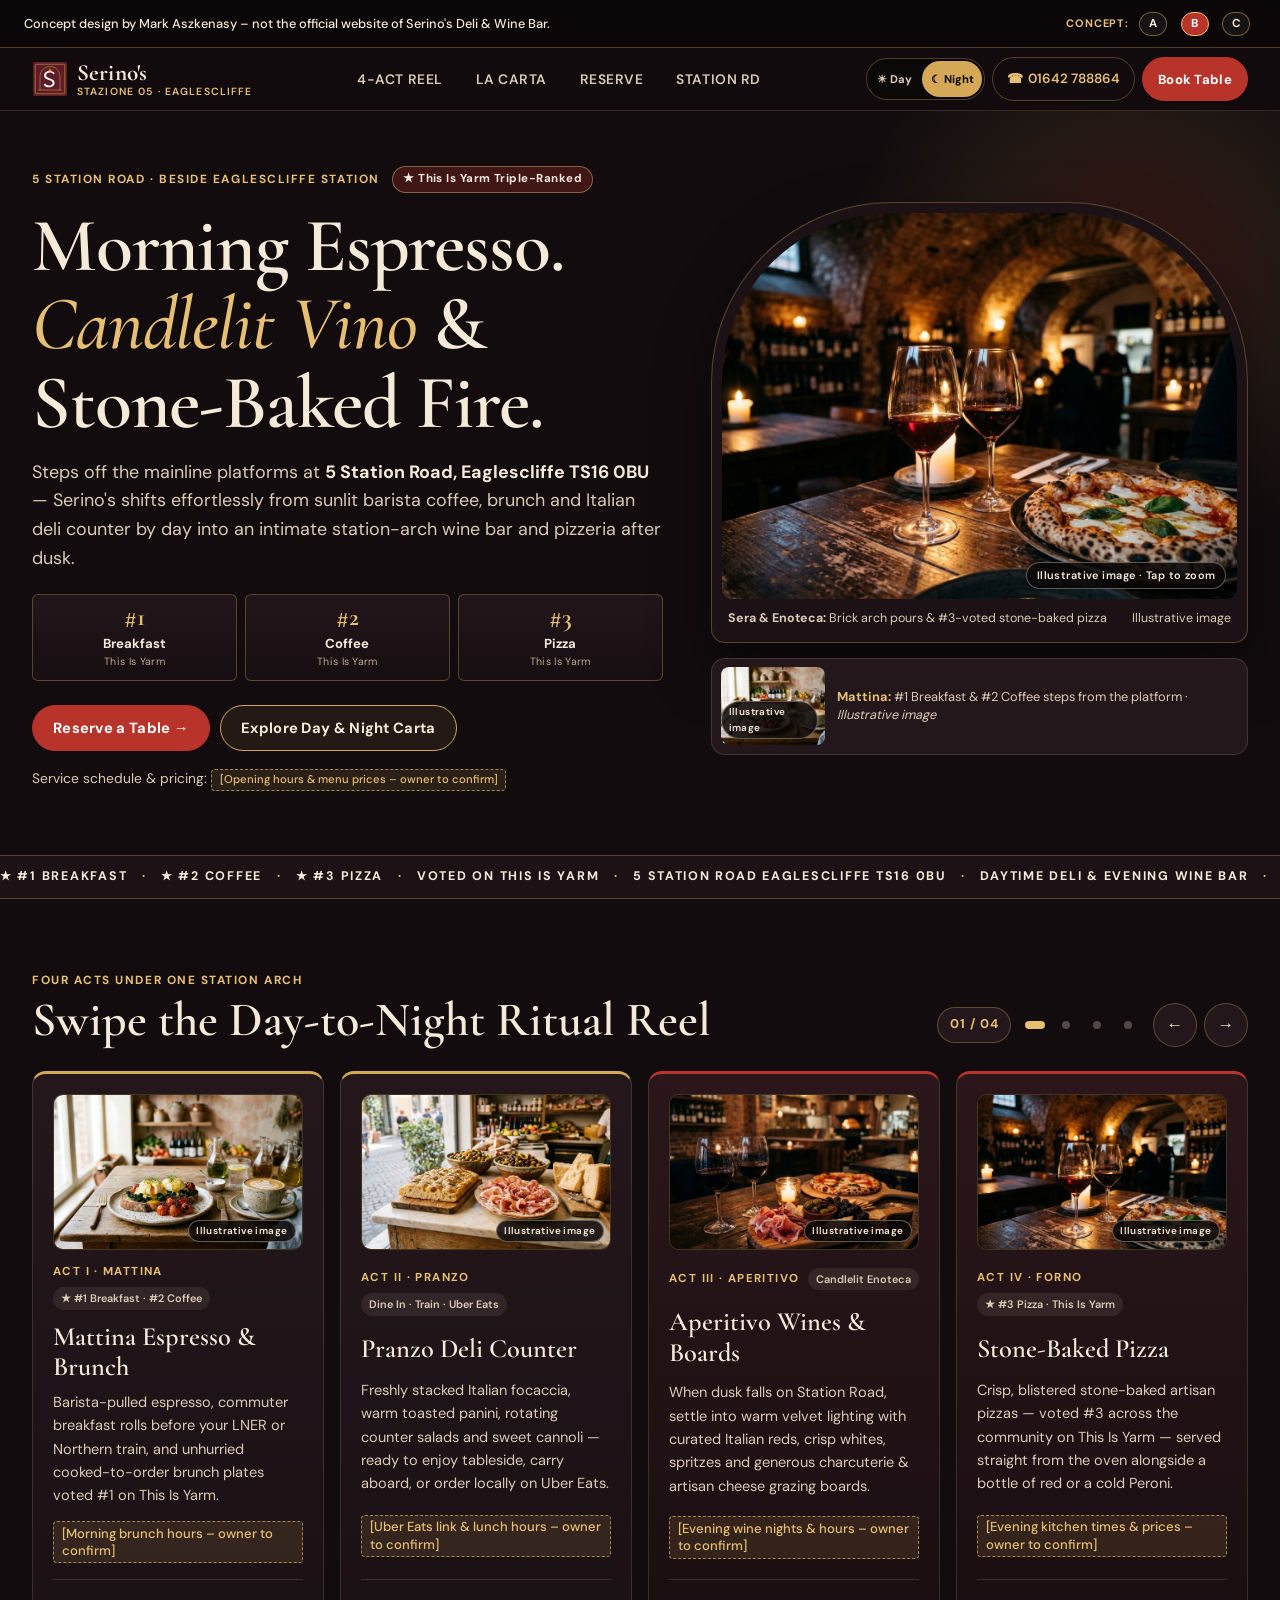
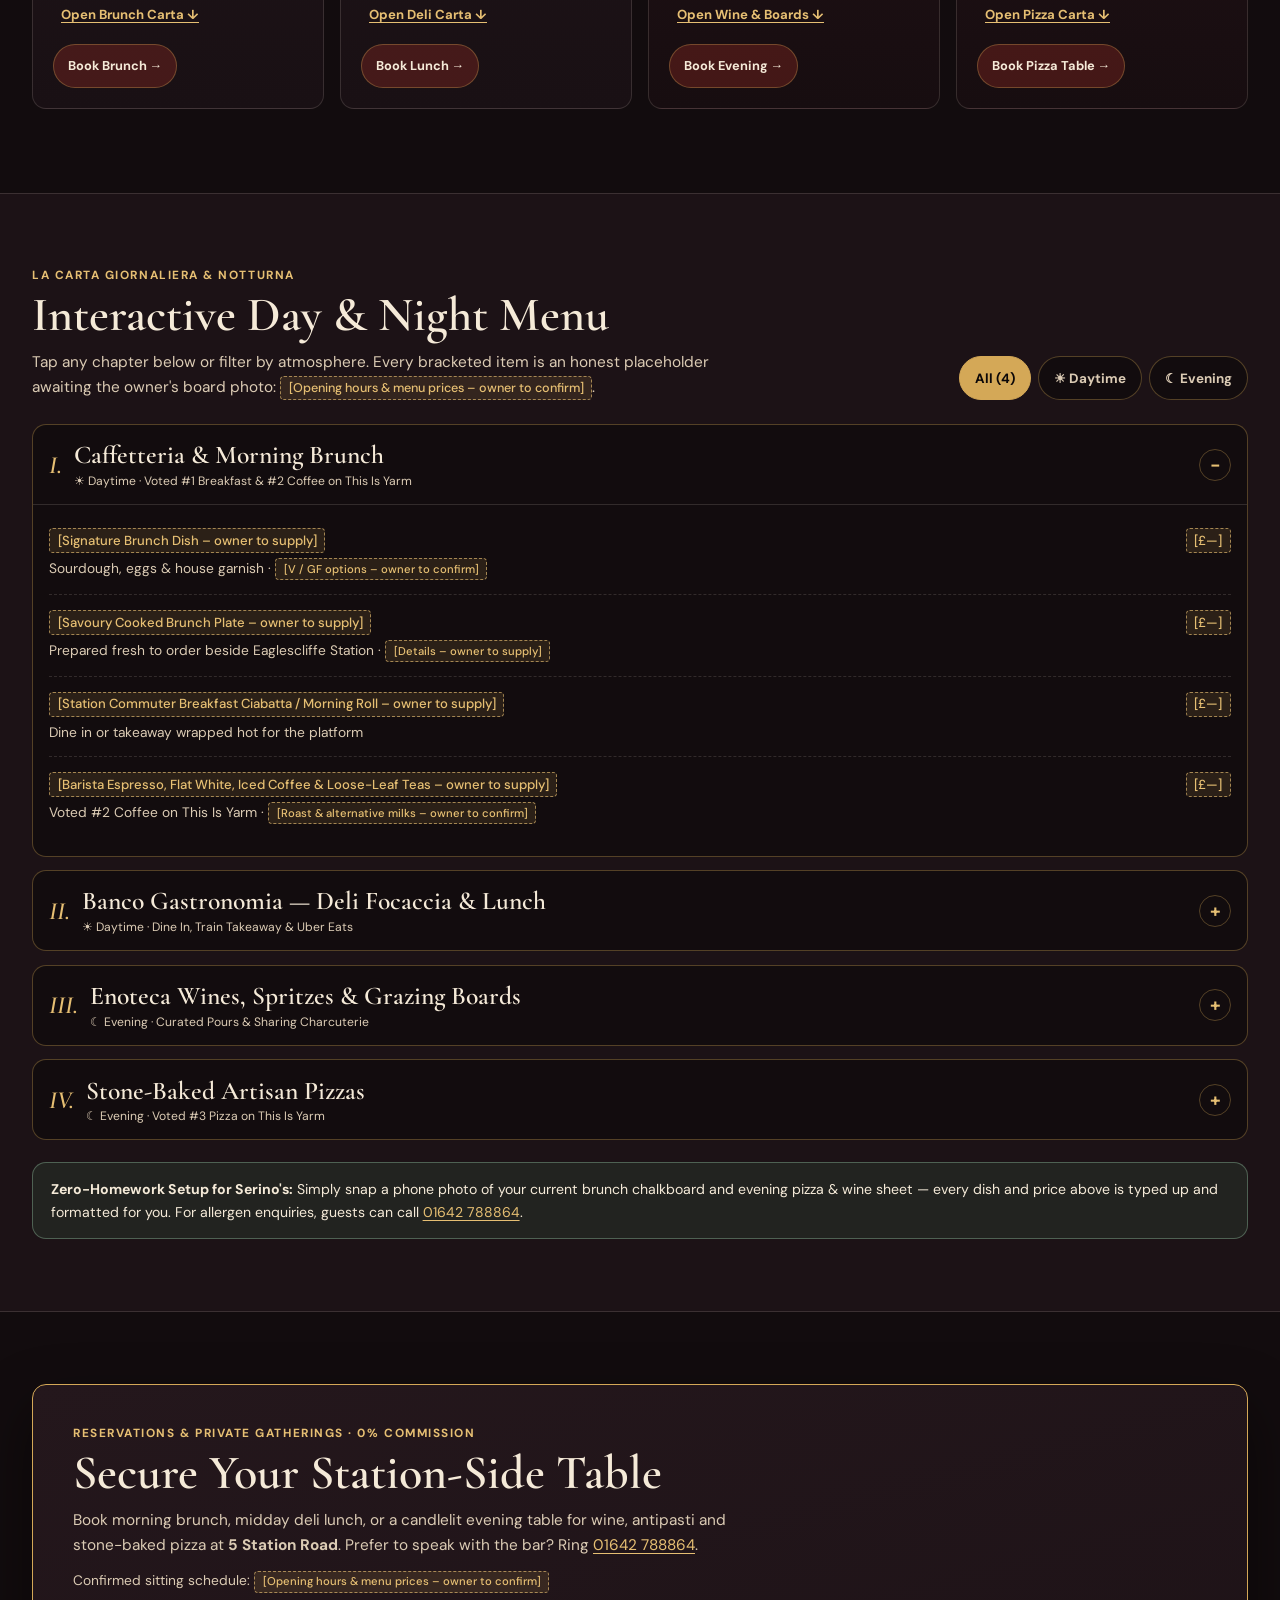
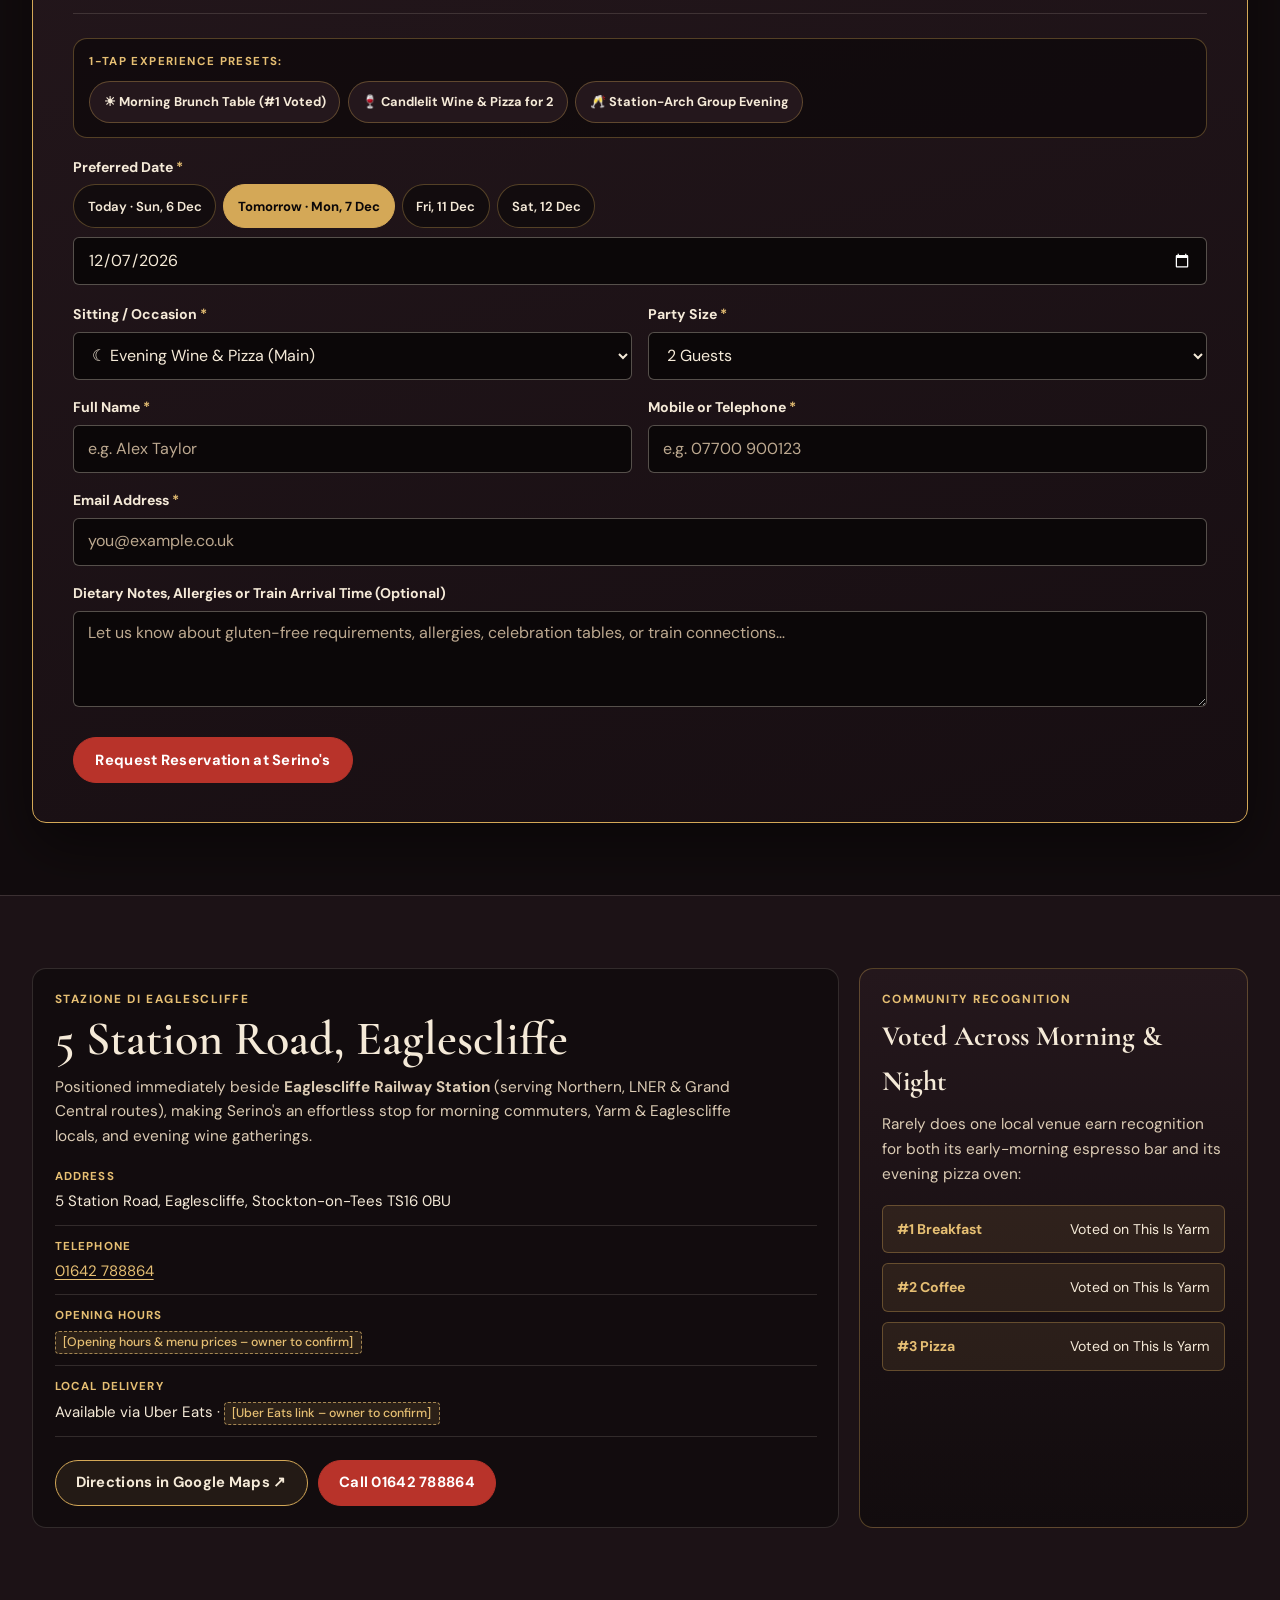
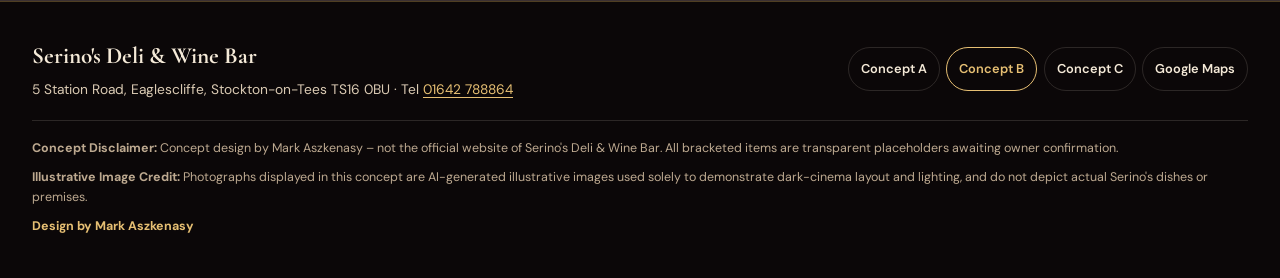
==== commit 5489fb1b: "Upgrade Sets A, B & C: 4-photo suite, lightbox, frosted docks, presets & live owner receipt" ====
--- a/b/index.html
+++ b/b/index.html
@@ -1,5 +1,5 @@
 <!DOCTYPE html>
-<html lang="en-GB">
+<html lang="en-GB" data-mood="night">
 <head>
   <meta charset="utf-8">
   <meta name="viewport" content="width=device-width, initial-scale=1">
@@ -8,6 +8,12 @@
   <title>Serino's Deli &amp; Wine Bar | Concept B — Cinema Notturno (5 Station Rd, Eaglescliffe)</title>
   <meta name="description" content="Concept B for Serino's Deli &amp; Wine Bar at 5 Station Road, Eaglescliffe — atmospheric station-arch editorial experience from morning espresso and brunch to evening wine and stone-baked pizza.">
   <link rel="icon" type="image/svg+xml" href="../favicon.svg">
+  <script>
+    try {
+      var m = localStorage.getItem('serinos_mood');
+      if (m === 'day' || m === 'night') document.documentElement.setAttribute('data-mood', m);
+    } catch (e) {}
+  </script>
   <link rel="stylesheet" href="css/styles.css">
 </head>
 <body>
@@ -28,6 +34,7 @@
 
   <!-- Minimal Cinema Glass Header -->
   <header class="cinema-header">
+    <div class="scroll-progress-rail" data-scroll-progress aria-hidden="true"></div>
     <div class="container cinema-header__inner">
       <a class="cinema-brand" href="#top" aria-label="Serino's Deli &amp; Wine Bar home">
         <span class="cinema-brand__emblem">
@@ -47,6 +54,10 @@
       </nav>
 
       <div class="cinema-header__cta">
+        <div class="cinema-mood-pill" role="group" aria-label="Sync daytime or evening mood">
+          <button class="cinema-mood-pill__btn" type="button" data-mood-btn="day" aria-pressed="false" title="Daytime Deli mood">☀ Day</button>
+          <button class="cinema-mood-pill__btn" type="button" data-mood-btn="night" aria-pressed="true" title="Evening Wine &amp; Pizza mood">☾ Night</button>
+        </div>
         <a class="cinema-tel-chip" href="tel:01642788864" aria-label="Call Serino's on 01642 788864">
           <span aria-hidden="true">☎</span> 01642 788864
         </a>
@@ -108,23 +119,43 @@
 
         <!-- Station-Arch Visual Cinema Frame + Morning Inset -->
         <div class="cinema-stage-visual">
-          <figure class="arch-cinema-frame">
+          <figure
+            class="arch-cinema-frame is-lightbox-trigger"
+            data-lightbox-src="../images/detail-2.jpg"
+            data-lightbox-alt="Atmospheric brick railway-arch wine bar table with ruby red wine and stone-baked Neapolitan pizza"
+            data-lightbox-caption="Sotto L'Arco · Sera — Brick railway-arch table with ruby red wine &amp; blistered stone-baked pizza (#3 Voted on This Is Yarm)."
+            data-lightbox-preset="wine-for-2"
+            data-lightbox-cta-label="Reserve Wine &amp; Pizza Table →"
+            tabindex="0"
+            role="button"
+            aria-label="Inspect larger illustrative photo: Brick railway-arch wine bar table with red wine and stone-baked pizza"
+          >
             <div class="arch-cinema-frame__media">
               <img
-                src="../images/feature.jpg"
+                src="../images/detail-2.jpg"
                 width="1200"
                 height="896"
-                alt="Candlelit evening table with red wine, charcuterie antipasti board and stone-baked pizza"
+                alt="Atmospheric brick railway-arch wine bar table with ruby red wine and stone-baked Neapolitan pizza"
               >
-              <span class="illus-badge">Illustrative image</span>
+              <span class="illus-badge">Illustrative image · Tap to zoom</span>
             </div>
             <figcaption class="arch-cinema-frame__caption">
-              <span><strong>Sera &amp; Enoteca:</strong> Curated pours, antipasti &amp; #3-voted pizza</span>
+              <span><strong>Sera &amp; Enoteca:</strong> Brick arch pours &amp; #3-voted stone-baked pizza</span>
               <span>Illustrative image</span>
             </figcaption>
           </figure>
 
-          <figure class="cinema-inset-card">
+          <figure
+            class="cinema-inset-card is-lightbox-trigger"
+            data-lightbox-src="../images/hero.jpg"
+            data-lightbox-alt="Sunlit morning barista flat white coffee and freshly prepared brunch dishes"
+            data-lightbox-caption="Mattina · 5 Station Road — #1 Breakfast &amp; #2 Coffee steps from Eaglescliffe Station."
+            data-lightbox-preset="brunch"
+            data-lightbox-cta-label="Book Morning Brunch Table →"
+            tabindex="0"
+            role="button"
+            aria-label="Inspect larger illustrative photo: Sunlit morning flat white coffee and brunch"
+          >
             <div class="cinema-inset-card__media">
               <img
                 src="../images/hero.jpg"
@@ -191,14 +222,34 @@
 
           <div class="reel-controls" aria-label="Scroll ritual reel">
             <span class="reel-counter" data-reel-counter aria-live="polite">01 / 04</span>
+            <div class="reel-dots" data-reel-dots role="group" aria-label="Jump to ritual act">
+              <button class="reel-dot is-active" type="button" data-reel-dot="0" aria-label="Act 1 of 4: Mattina" aria-current="true"></button>
+              <button class="reel-dot" type="button" data-reel-dot="1" aria-label="Act 2 of 4: Pranzo" aria-current="false"></button>
+              <button class="reel-dot" type="button" data-reel-dot="2" aria-label="Act 3 of 4: Aperitivo" aria-current="false"></button>
+              <button class="reel-dot" type="button" data-reel-dot="3" aria-label="Act 4 of 4: Forno" aria-current="false"></button>
+            </div>
             <button class="reel-arrow" type="button" data-reel-prev aria-label="Previous ritual act">←</button>
             <button class="reel-arrow" type="button" data-reel-next aria-label="Next ritual act">→</button>
           </div>
         </div>
 
         <div class="ritual-reel" data-ritual-reel tabindex="0" role="region" aria-label="Four-act hospitality reel">
-          <!-- Act 01 -->
+          <!-- Act 01: hero.jpg -->
           <article class="ritual-card" data-reel-card>
+            <figure
+              class="ritual-card__figure is-lightbox-trigger"
+              data-lightbox-src="../images/hero.jpg"
+              data-lightbox-alt="Sunlit morning barista flat white coffee and freshly prepared brunch dishes"
+              data-lightbox-caption="Act I · Mattina — Barista espresso, flat whites &amp; #1-voted brunch plates steps from Eaglescliffe Station."
+              data-lightbox-preset="brunch"
+              data-lightbox-cta-label="Book Morning Brunch Table →"
+              tabindex="0"
+              role="button"
+              aria-label="Inspect larger illustrative photo: Mattina espresso and brunch"
+            >
+              <img src="../images/hero.jpg" width="1440" height="803" loading="lazy" alt="Sunlit morning barista flat white coffee and freshly prepared brunch dishes">
+              <span class="illus-badge illus-badge--sm">Illustrative image</span>
+            </figure>
             <div class="ritual-card__top">
               <span class="ritual-card__act">Act I · Mattina</span>
               <span class="ritual-card__badge">★ #1 Breakfast · #2 Coffee</span>
@@ -216,8 +267,22 @@
             </div>
           </article>
 
-          <!-- Act 02 -->
+          <!-- Act 02: detail-1.jpg -->
           <article class="ritual-card" data-reel-card>
+            <figure
+              class="ritual-card__figure is-lightbox-trigger"
+              data-lightbox-src="../images/detail-1.jpg"
+              data-lightbox-alt="Sunlit Carrara marble Italian deli counter with rosemary focaccia, sliced salumi, olives and Parmigiano"
+              data-lightbox-caption="Act II · Pranzo — Carrara marble deli counter stacked with rosemary focaccia, sliced salumi, olives &amp; Parmigiano."
+              data-lightbox-preset=""
+              data-lightbox-cta-label="Reserve Midday Deli Table →"
+              tabindex="0"
+              role="button"
+              aria-label="Inspect larger illustrative photo: Carrara marble Italian deli counter"
+            >
+              <img src="../images/detail-1.jpg" width="1200" height="896" loading="lazy" alt="Sunlit Carrara marble Italian deli counter with rosemary focaccia, sliced salumi, olives and Parmigiano">
+              <span class="illus-badge illus-badge--sm">Illustrative image</span>
+            </figure>
             <div class="ritual-card__top">
               <span class="ritual-card__act">Act II · Pranzo</span>
               <span class="ritual-card__badge">Dine In · Train · Uber Eats</span>
@@ -235,8 +300,22 @@
             </div>
           </article>
 
-          <!-- Act 03 -->
+          <!-- Act 03: feature.jpg -->
           <article class="ritual-card ritual-card--sera" data-reel-card>
+            <figure
+              class="ritual-card__figure is-lightbox-trigger"
+              data-lightbox-src="../images/feature.jpg"
+              data-lightbox-alt="Candlelit evening table with red wine, charcuterie antipasti board and stone-baked pizza"
+              data-lightbox-caption="Act III · Aperitivo — Curated Italian reds, spritzes &amp; generous charcuterie and artisan cheese grazing boards."
+              data-lightbox-preset="wine-for-2"
+              data-lightbox-cta-label="Reserve Evening Wine Table →"
+              tabindex="0"
+              role="button"
+              aria-label="Inspect larger illustrative photo: Candlelit evening wine and antipasti grazing board"
+            >
+              <img src="../images/feature.jpg" width="1200" height="896" loading="lazy" alt="Candlelit evening table with red wine, charcuterie antipasti board and stone-baked pizza">
+              <span class="illus-badge illus-badge--sm">Illustrative image</span>
+            </figure>
             <div class="ritual-card__top">
               <span class="ritual-card__act">Act III · Aperitivo</span>
               <span class="ritual-card__badge">Candlelit Enoteca</span>
@@ -254,8 +333,22 @@
             </div>
           </article>
 
-          <!-- Act 04 -->
+          <!-- Act 04: detail-2.jpg -->
           <article class="ritual-card ritual-card--sera" data-reel-card>
+            <figure
+              class="ritual-card__figure is-lightbox-trigger"
+              data-lightbox-src="../images/detail-2.jpg"
+              data-lightbox-alt="Atmospheric brick railway-arch wine bar table with ruby red wine and stone-baked Neapolitan pizza"
+              data-lightbox-caption="Act IV · Forno — Brick railway-arch table with ruby red wine &amp; blistered stone-baked pizza (#3 Voted on This Is Yarm)."
+              data-lightbox-preset="wine-for-2"
+              data-lightbox-cta-label="Book Pizza &amp; Wine Table →"
+              tabindex="0"
+              role="button"
+              aria-label="Inspect larger illustrative photo: Brick railway-arch wine bar table with red wine and stone-baked pizza"
+            >
+              <img src="../images/detail-2.jpg" width="1200" height="896" loading="lazy" alt="Atmospheric brick railway-arch wine bar table with ruby red wine and stone-baked Neapolitan pizza">
+              <span class="illus-badge illus-badge--sm">Illustrative image</span>
+            </figure>
             <div class="ritual-card__top">
               <span class="ritual-card__act">Act IV · Forno</span>
               <span class="ritual-card__badge">★ #3 Pizza · This Is Yarm</span>
@@ -484,6 +577,16 @@
           </div>
 
           <form class="cinema-form" data-demo-form novalidate>
+            <!-- 1-Tap Experience Presets -->
+            <div class="experience-presets-box" aria-label="1-tap experience presets">
+              <span class="experience-presets-box__label">1-Tap Experience Presets:</span>
+              <div class="experience-presets-row" role="group" aria-label="Choose an occasion preset">
+                <button class="experience-preset-pill" type="button" data-serinos-preset="brunch" aria-pressed="false">☀ Morning Brunch Table (#1 Voted)</button>
+                <button class="experience-preset-pill" type="button" data-serinos-preset="wine-for-2" aria-pressed="false">🍷 Candlelit Wine &amp; Pizza for 2</button>
+                <button class="experience-preset-pill" type="button" data-serinos-preset="group-arch" aria-pressed="false">🥂 Station-Arch Group Evening</button>
+              </div>
+            </div>
+
             <!-- 1-Tap Quick Date Chips -->
             <div class="form-field form-field--full">
               <label for="b-res-date">Preferred Date <span class="req" aria-hidden="true">*</span></label>
@@ -610,6 +713,7 @@
             <div class="demo-confirm" data-demo-status role="status" aria-live="polite" tabindex="-1" hidden>
               <p class="demo-confirm__title">Demo only – in the live site this would go straight to Serino's Deli &amp; Wine Bar.</p>
               <p class="demo-confirm__detail" data-demo-summary></p>
+              <div class="owner-receipt-ticket" data-owner-ticket></div>
             </div>
           </form>
         </div>
@@ -706,6 +810,25 @@
     <a class="floating-dock__item floating-dock__item--primary" href="#reserve">Book</a>
   </nav>
 
+  <!-- Native Accessible Photo Lightbox -->
+  <dialog class="photo-lightbox" id="photo-lightbox" aria-label="Editorial photo preview">
+    <div class="photo-lightbox__shell" data-lightbox-shell>
+      <div class="photo-lightbox__topbar">
+        <span class="photo-lightbox__tag">Illustrative image</span>
+        <button class="photo-lightbox__close" type="button" data-lightbox-close aria-label="Close photo preview">✕</button>
+      </div>
+      <div class="photo-lightbox__media">
+        <img src="../images/detail-2.jpg" alt="" data-lightbox-img width="1200" height="896">
+      </div>
+      <div class="photo-lightbox__footer">
+        <p class="photo-lightbox__caption" data-lightbox-caption></p>
+        <a class="btn btn--vermilion photo-lightbox__cta" href="#reserve" data-lightbox-cta>Reserve a Table →</a>
+      </div>
+    </div>
+  </dialog>
+
+  <div class="micro-toast" data-micro-toast role="status" aria-live="polite" hidden></div>
+
   <script src="js/app.js"></script>
 </body>
 </html>
--- a/b/css/styles.css
+++ b/b/css/styles.css
@@ -169,20 +169,19 @@
   background-color: var(--noir-deep);
   color: var(--crema);
   border-bottom: 1px solid var(--gold-line);
-  font-size: 0.74rem;
-  line-height: 1.35;
-  padding: 0.3rem 0.65rem;
-  text-align: center;
+  font-size: 0.68rem;
+  line-height: 1.25;
+  padding: 0.18rem 0.55rem;
+  text-align: left;
 }
 
 .concept-banner__inner {
   max-width: var(--container);
   margin: 0 auto;
-  display: flex;
-  flex-wrap: wrap;
-  align-items: center;
-  justify-content: center;
-  gap: 0.2rem 0.75rem;
+  display: grid;
+  grid-template-columns: minmax(0, 1fr) auto;
+  align-items: center;
+  gap: 0.35rem;
 }
 
 .concept-banner p {
@@ -194,11 +193,12 @@
 .concept-switcher {
   display: inline-flex;
   align-items: center;
-  gap: 0.15rem;
+  gap: 0.08rem;
   flex-shrink: 0;
 }
 
 .concept-switcher__label {
+  display: none;
   font-size: 0.68rem;
   font-weight: 700;
   letter-spacing: 0.08em;
@@ -207,13 +207,19 @@
   margin-right: 0.2rem;
 }
 
+@media (min-width: 580px) {
+  .concept-switcher__label {
+    display: inline;
+  }
+}
+
 .concept-switcher__pill {
   display: inline-flex;
   align-items: center;
   justify-content: center;
-  min-width: 42px;
-  min-height: 42px;
-  padding: 0.25rem;
+  min-width: 40px;
+  min-height: 40px;
+  padding: 0.15rem;
   text-decoration: none;
   color: var(--crema);
 }
@@ -222,9 +228,9 @@
   display: inline-flex;
   align-items: center;
   justify-content: center;
-  min-width: 30px;
+  min-width: 28px;
   height: 24px;
-  padding: 0 0.5rem;
+  padding: 0 0.45rem;
   border-radius: 999px;
   border: 1px solid rgba(212, 168, 87, 0.5);
   background-color: rgba(255, 255, 255, 0.05);
@@ -249,11 +255,14 @@
 @media (min-width: 768px) {
   .concept-banner {
     font-size: 0.8rem;
+    line-height: 1.35;
     padding: 0.22rem 1.5rem;
   }
 
   .concept-banner__inner {
+    display: flex;
     justify-content: space-between;
+    gap: 0.75rem;
   }
 }
 
@@ -1414,7 +1423,520 @@
 }
 
 /* ==========================================================================
-   9. Floating Mobile Pill Dock
+   9. View Transitions, Scroll Progress, Mood Sync & Mobile Above-the-Fold Hero
+   ========================================================================== */
+@view-transition {
+  navigation: auto;
+}
+
+.scroll-progress-rail {
+  position: absolute;
+  top: 0;
+  left: 0;
+  width: 100%;
+  height: 2.5px;
+  transform-origin: 0 50%;
+  transform: scaleX(0);
+  background: linear-gradient(90deg, var(--vermilion) 0%, var(--gold-bright) 100%);
+  pointer-events: none;
+  z-index: 30;
+  transition: transform 0.08s linear;
+}
+
+html[data-mood="day"] .cinema-hero__glow {
+  background: radial-gradient(circle, rgba(212, 168, 87, 0.28) 0%, rgba(184, 51, 42, 0.1) 46%, rgba(18, 12, 14, 0) 74%);
+}
+
+/* Header Day/Night Mood Pill */
+.cinema-mood-pill {
+  display: inline-flex;
+  align-items: center;
+  padding: 2px;
+  border-radius: 999px;
+  border: 1px solid var(--gold-line);
+  background-color: rgba(11, 7, 8, 0.72);
+  gap: 2px;
+}
+
+.cinema-mood-pill__btn {
+  appearance: none;
+  border: 0;
+  background: transparent;
+  color: var(--crema-soft);
+  font-family: var(--font-body);
+  font-size: 0.7rem;
+  font-weight: 700;
+  padding: 0.32rem 0.52rem;
+  min-height: 36px;
+  border-radius: 999px;
+  cursor: pointer;
+  white-space: nowrap;
+  transition: background-color 0.18s ease, color 0.18s ease;
+}
+
+.cinema-mood-pill__btn[aria-pressed="true"] {
+  background-color: var(--gold);
+  color: var(--noir-deep);
+}
+
+@media (max-width: 419px) {
+  .cinema-brand__sub {
+    display: none;
+  }
+  .cinema-brand__name {
+    font-size: 1.28rem;
+  }
+  .cinema-brand__emblem {
+    width: 30px;
+    height: 30px;
+  }
+  .btn--compact {
+    padding: 0.38rem 0.72rem;
+    font-size: 0.75rem;
+    min-height: 40px;
+  }
+  .cinema-mood-pill__btn {
+    padding: 0.28rem 0.42rem;
+    font-size: 0.66rem;
+    min-height: 34px;
+  }
+}
+
+/* Above-the-Fold Mobile Hero Visual (< 960px): Lush 16:10 Frame at Top of Stage */
+@media (max-width: 959px) {
+  .cinema-hero {
+    padding: 1rem 0 2.1rem;
+  }
+
+  .cinema-hero__grid {
+    gap: 1.25rem;
+  }
+
+  .cinema-stage-visual {
+    order: -1;
+    gap: 0.6rem;
+  }
+
+  .arch-cinema-frame {
+    border-radius: 18px;
+    padding: 0.45rem;
+  }
+
+  .arch-cinema-frame__media {
+    border-radius: 12px;
+    aspect-ratio: 16 / 10;
+  }
+
+  .arch-cinema-frame__caption {
+    padding: 0.45rem 0.25rem 0.1rem;
+    font-size: 0.74rem;
+  }
+
+  .cinema-inset-card {
+    grid-template-columns: 84px 1fr;
+    gap: 0.6rem;
+    padding: 0.45rem;
+  }
+
+  .cinema-inset-card__caption {
+    font-size: 0.75rem;
+  }
+}
+
+/* ==========================================================================
+   10. 4-Photo Ritual Reel Cards, Counter Pill & Active Dot Indicators
+   ========================================================================== */
+.is-lightbox-trigger {
+  cursor: pointer;
+}
+
+.ritual-card__figure {
+  position: relative;
+  margin: 0 0 0.85rem;
+  border-radius: 10px;
+  overflow: hidden;
+  aspect-ratio: 16 / 10;
+  border: 1px solid rgba(212, 168, 87, 0.28);
+  background-color: var(--noir-deep);
+}
+
+.ritual-card__figure img {
+  width: 100%;
+  height: 100%;
+  object-fit: cover;
+  transition: transform 0.55s cubic-bezier(0.22, 1, 0.36, 1);
+}
+
+@media (hover: hover) and (prefers-reduced-motion: no-preference) {
+  .ritual-card:hover .ritual-card__figure img,
+  .is-lightbox-trigger:hover img {
+    transform: scale(1.03);
+  }
+}
+
+.reel-controls {
+  flex-wrap: wrap;
+}
+
+.reel-counter {
+  display: inline-flex;
+  align-items: center;
+  justify-content: center;
+  min-height: 36px;
+  padding: 0.2rem 0.72rem;
+  border-radius: 999px;
+  border: 1px solid var(--gold-line);
+  background-color: var(--noir-card);
+  font-family: var(--font-body);
+  font-size: 0.8rem;
+  font-weight: 700;
+  letter-spacing: 0.08em;
+  color: var(--gold-bright);
+  margin-right: 0.15rem;
+}
+
+.reel-dots {
+  display: inline-flex;
+  align-items: center;
+  gap: 0.2rem;
+  margin-right: 0.2rem;
+}
+
+.reel-dot {
+  appearance: none;
+  border: 0;
+  background: transparent;
+  width: 28px;
+  height: 36px;
+  padding: 0;
+  cursor: pointer;
+  display: inline-flex;
+  align-items: center;
+  justify-content: center;
+}
+
+.reel-dot::before {
+  content: "";
+  width: 8px;
+  height: 8px;
+  border-radius: 999px;
+  background-color: rgba(245, 234, 216, 0.28);
+  transition: width 0.22s ease, background-color 0.22s ease;
+}
+
+.reel-dot.is-active::before,
+.reel-dot[aria-current="true"]::before {
+  width: 20px;
+  background-color: var(--gold-bright);
+}
+
+/* ==========================================================================
+   11. 1-Tap Experience Presets, Micro-Toast & Owner Summary Ticket
+   ========================================================================== */
+.experience-presets-box {
+  padding: 0.9rem 0.95rem;
+  border-radius: var(--radius-md);
+  background-color: rgba(11, 7, 8, 0.65);
+  border: 1px solid var(--gold-line);
+}
+
+.experience-presets-box__label {
+  display: block;
+  font-size: 0.72rem;
+  font-weight: 700;
+  letter-spacing: 0.12em;
+  text-transform: uppercase;
+  color: var(--gold-bright);
+  margin-bottom: 0.55rem;
+}
+
+.experience-presets-row {
+  display: flex;
+  flex-wrap: wrap;
+  gap: 0.45rem;
+}
+
+.experience-preset-pill {
+  appearance: none;
+  min-height: 42px;
+  padding: 0.45rem 0.85rem;
+  border-radius: 999px;
+  border: 1px solid var(--gold-line);
+  background-color: var(--noir-card);
+  color: var(--crema);
+  font-family: var(--font-body);
+  font-size: 0.8rem;
+  font-weight: 700;
+  cursor: pointer;
+  transition: background-color 0.18s ease, color 0.18s ease, border-color 0.18s ease, transform 0.14s ease;
+}
+
+.experience-preset-pill:hover,
+.experience-preset-pill.is-active,
+.experience-preset-pill[aria-pressed="true"] {
+  background-color: var(--vermilion);
+  border-color: var(--gold-bright);
+  color: #FFFFFF;
+}
+
+.owner-receipt-ticket {
+  margin-top: 0.85rem;
+  padding: 0.95rem 1rem;
+  border-radius: 10px;
+  background-color: rgba(11, 7, 8, 0.72);
+  border: 1px solid rgba(230, 191, 115, 0.45);
+}
+
+.owner-receipt-ticket:empty {
+  display: none;
+}
+
+.owner-receipt-ticket__head {
+  display: flex;
+  flex-wrap: wrap;
+  justify-content: space-between;
+  align-items: center;
+  gap: 0.5rem;
+  padding-bottom: 0.6rem;
+  margin-bottom: 0.75rem;
+  border-bottom: 1px dashed rgba(230, 191, 115, 0.35);
+}
+
+.owner-receipt-ticket__title {
+  font-size: 0.74rem;
+  font-weight: 700;
+  letter-spacing: 0.1em;
+  text-transform: uppercase;
+  color: var(--gold-bright);
+}
+
+.owner-receipt-ticket__ref {
+  font-family: ui-monospace, SFMono-Regular, Menlo, monospace;
+  font-size: 0.74rem;
+  font-weight: 700;
+  padding: 0.15rem 0.5rem;
+  border-radius: 4px;
+  background-color: rgba(212, 168, 87, 0.18);
+  color: var(--gold-bright);
+}
+
+.owner-receipt-ticket__grid {
+  display: grid;
+  grid-template-columns: 1fr;
+  gap: 0.5rem 1rem;
+  margin-bottom: 0.9rem;
+}
+
+@media (min-width: 600px) {
+  .owner-receipt-ticket__grid {
+    grid-template-columns: 1fr 1fr;
+  }
+}
+
+.owner-receipt-ticket__row {
+  display: flex;
+  flex-direction: column;
+  gap: 0.1rem;
+}
+
+.owner-receipt-ticket__row--full {
+  grid-column: 1 / -1;
+}
+
+.owner-receipt-ticket__label {
+  font-size: 0.68rem;
+  font-weight: 700;
+  letter-spacing: 0.09em;
+  text-transform: uppercase;
+  color: var(--crema-dim);
+}
+
+.owner-receipt-ticket__val {
+  font-size: 0.88rem;
+  font-weight: 600;
+  color: #FFFFFF;
+  overflow-wrap: anywhere;
+}
+
+.owner-receipt-ticket__actions {
+  display: flex;
+  flex-wrap: wrap;
+  gap: 0.55rem;
+  padding-top: 0.7rem;
+  border-top: 1px solid rgba(245, 234, 216, 0.16);
+}
+
+.ticket-action-btn {
+  appearance: none;
+  min-height: 40px;
+  padding: 0.42rem 0.9rem;
+  border-radius: 999px;
+  border: 1px solid var(--gold-bright);
+  background-color: var(--gold-bright);
+  color: var(--noir-deep);
+  font-family: var(--font-body);
+  font-size: 0.76rem;
+  font-weight: 700;
+  letter-spacing: 0.05em;
+  text-transform: uppercase;
+  cursor: pointer;
+}
+
+.ticket-action-btn--ghost {
+  background-color: transparent;
+  color: var(--crema);
+  border-color: rgba(245, 234, 216, 0.45);
+}
+
+/* Native Accessible <dialog> Photo Lightbox */
+.photo-lightbox {
+  border: 1px solid var(--gold);
+  border-radius: 16px;
+  padding: 0;
+  max-width: min(92vw, 860px);
+  width: 100%;
+  background-color: #140B0E;
+  color: var(--crema);
+  box-shadow: 0 28px 80px rgba(0, 0, 0, 0.82);
+  overflow: hidden;
+}
+
+.photo-lightbox::backdrop {
+  background: rgba(8, 5, 6, 0.8);
+  -webkit-backdrop-filter: blur(12px);
+  backdrop-filter: blur(12px);
+}
+
+.photo-lightbox__shell {
+  padding: 0.9rem 1rem 1.15rem;
+  display: flex;
+  flex-direction: column;
+  gap: 0.85rem;
+}
+
+@media (min-width: 680px) {
+  .photo-lightbox__shell {
+    padding: 1.1rem 1.35rem 1.35rem;
+  }
+}
+
+.photo-lightbox__topbar {
+  display: flex;
+  justify-content: space-between;
+  align-items: center;
+  gap: 0.75rem;
+}
+
+.photo-lightbox__tag {
+  display: inline-flex;
+  align-items: center;
+  padding: 0.24rem 0.65rem;
+  border-radius: 999px;
+  border: 1px solid var(--gold-line);
+  background: rgba(212, 168, 87, 0.14);
+  color: var(--gold-bright);
+  font-size: 0.72rem;
+  font-weight: 700;
+  letter-spacing: 0.08em;
+  text-transform: uppercase;
+}
+
+.photo-lightbox__close {
+  appearance: none;
+  width: 42px;
+  height: 42px;
+  border-radius: 999px;
+  border: 1px solid var(--gold-line);
+  background: rgba(255, 255, 255, 0.08);
+  color: var(--crema);
+  font-size: 1rem;
+  font-weight: 700;
+  cursor: pointer;
+  display: inline-flex;
+  align-items: center;
+  justify-content: center;
+}
+
+.photo-lightbox__close:hover {
+  background: var(--gold-bright);
+  color: var(--noir-deep);
+}
+
+.photo-lightbox__media {
+  border-radius: 10px;
+  overflow: hidden;
+  border: 1px solid var(--rule-subtle);
+  background: var(--noir-deep);
+  max-height: 62vh;
+  display: flex;
+  align-items: center;
+  justify-content: center;
+}
+
+.photo-lightbox__media img {
+  width: 100%;
+  max-height: 62vh;
+  object-fit: cover;
+}
+
+.photo-lightbox__footer {
+  display: flex;
+  flex-direction: column;
+  gap: 0.75rem;
+}
+
+@media (min-width: 680px) {
+  .photo-lightbox__footer {
+    flex-direction: row;
+    justify-content: space-between;
+    align-items: center;
+  }
+}
+
+.photo-lightbox__caption {
+  margin: 0;
+  font-size: 0.92rem;
+  color: var(--crema-soft);
+  max-width: 56ch;
+}
+
+.photo-lightbox__cta {
+  flex-shrink: 0;
+  white-space: nowrap;
+}
+
+/* Micro-Toast */
+.micro-toast {
+  position: fixed;
+  left: 50%;
+  bottom: calc(4.9rem + env(safe-area-inset-bottom, 0px));
+  transform: translateX(-50%);
+  z-index: 1300;
+  max-width: min(92vw, 440px);
+  padding: 0.62rem 1.05rem;
+  border-radius: 999px;
+  background-color: rgba(20, 12, 15, 0.96);
+  border: 1px solid var(--gold-bright);
+  color: var(--crema);
+  font-size: 0.82rem;
+  font-weight: 600;
+  text-align: center;
+  box-shadow: 0 14px 34px rgba(0, 0, 0, 0.65);
+  pointer-events: none;
+}
+
+@media (min-width: 960px) {
+  .micro-toast {
+    bottom: 1.5rem;
+  }
+}
+
+.micro-toast[hidden] {
+  display: none;
+}
+
+/* ==========================================================================
+   12. Frosted Glass Safe-Area Floating Pill Dock + Auto-Clearance
    ========================================================================== */
 .floating-dock {
   position: fixed;
@@ -1427,9 +1949,18 @@
   gap: 0.35rem;
   padding: 0.35rem;
   border-radius: 999px;
-  background-color: rgba(11, 7, 8, 0.95);
-  border: 1px solid var(--gold);
-  box-shadow: 0 14px 34px rgba(0, 0, 0, 0.65);
+  background-color: rgba(14, 9, 11, 0.95);
+  -webkit-backdrop-filter: blur(20px) saturate(180%);
+  backdrop-filter: blur(20px) saturate(180%);
+  border: 1px solid rgba(212, 168, 87, 0.62);
+  box-shadow: inset 0 1px 0 rgba(255, 255, 255, 0.16), 0 16px 38px rgba(0, 0, 0, 0.72);
+  transition: transform 0.32s cubic-bezier(0.22, 1, 0.36, 1), opacity 0.25s ease;
+}
+
+.floating-dock.is-dock-hidden {
+  transform: translateY(130%);
+  opacity: 0;
+  pointer-events: none;
 }
 
 .floating-dock__item {
@@ -1453,6 +1984,19 @@
 @media (min-width: 960px) {
   .floating-dock {
     display: none;
+  }
+}
+
+/* Below-the-fold Choreographed Reveal */
+@media (prefers-reduced-motion: no-preference) {
+  .reveal-ready {
+    opacity: 0;
+    transform: translateY(16px);
+    transition: opacity 0.55s cubic-bezier(0.22, 1, 0.36, 1), transform 0.55s cubic-bezier(0.22, 1, 0.36, 1);
+  }
+  .reveal-ready.is-revealed {
+    opacity: 1;
+    transform: none;
   }
 }
 
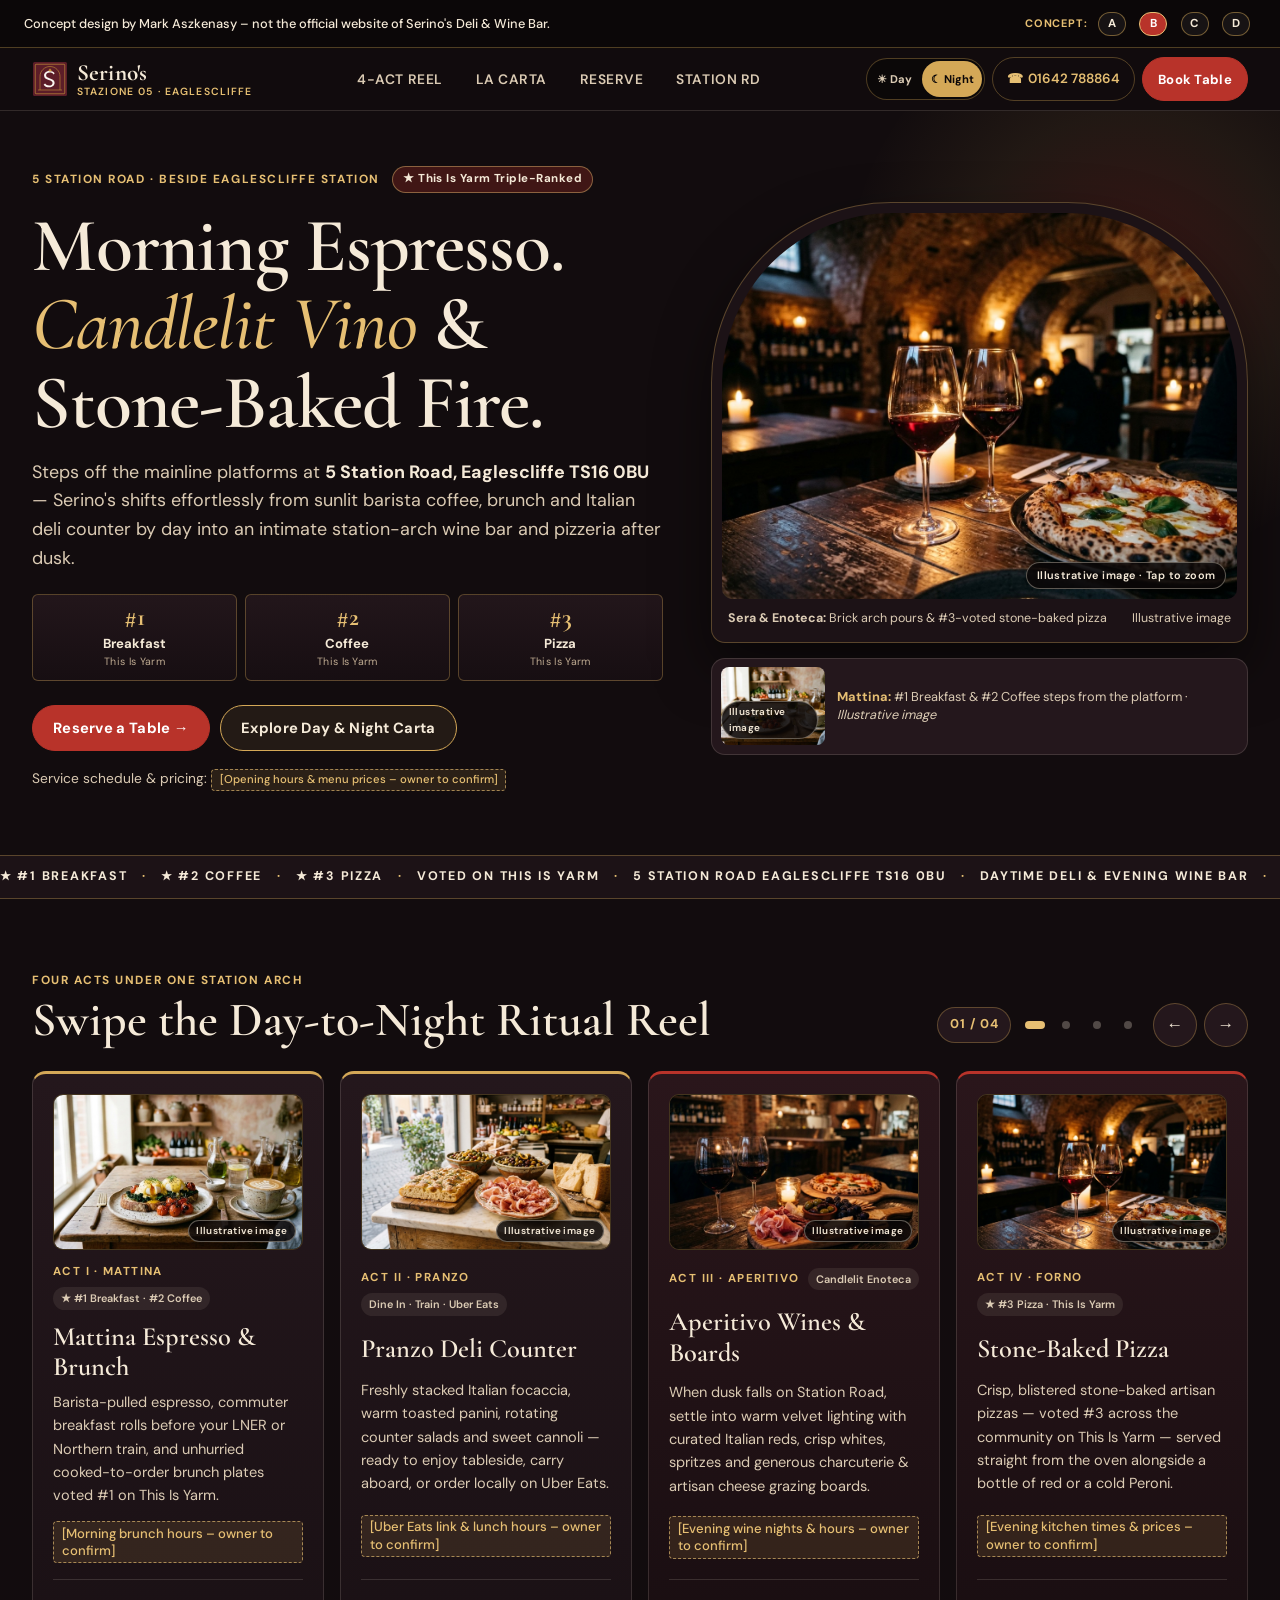
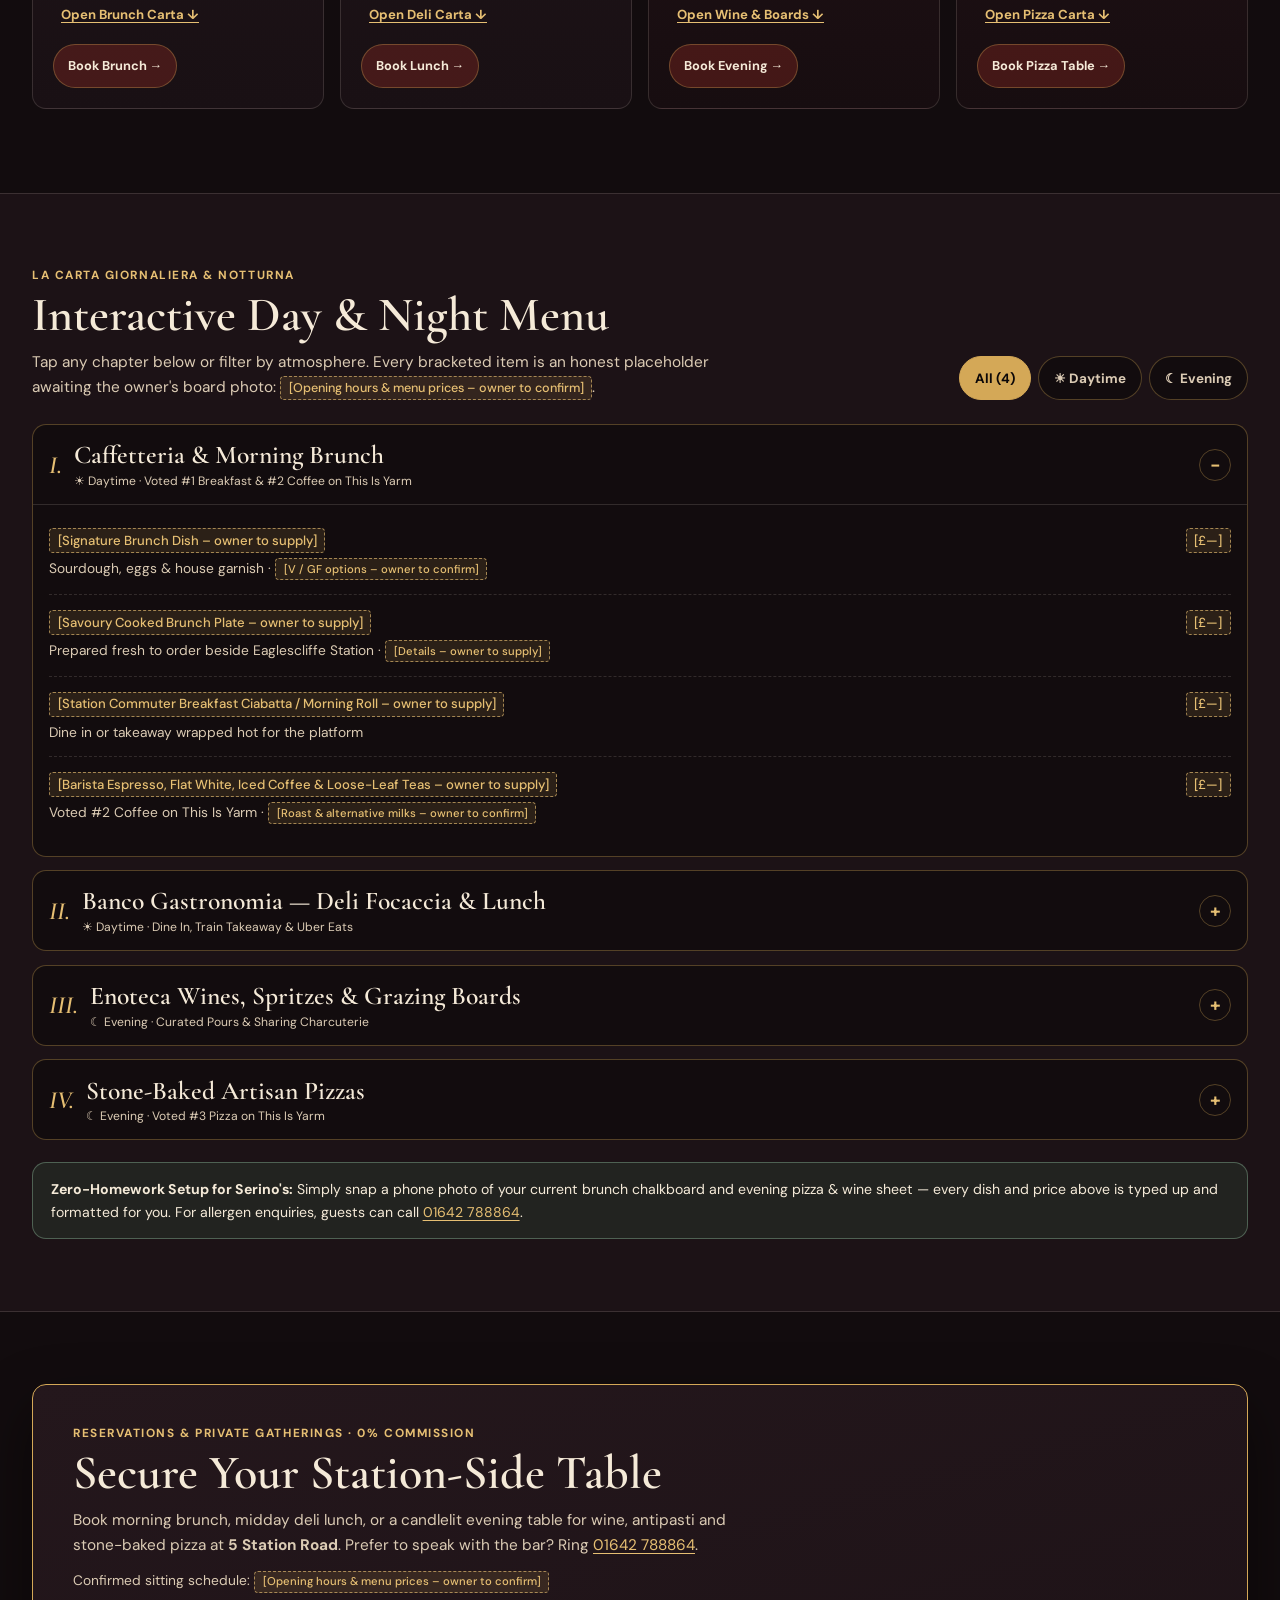
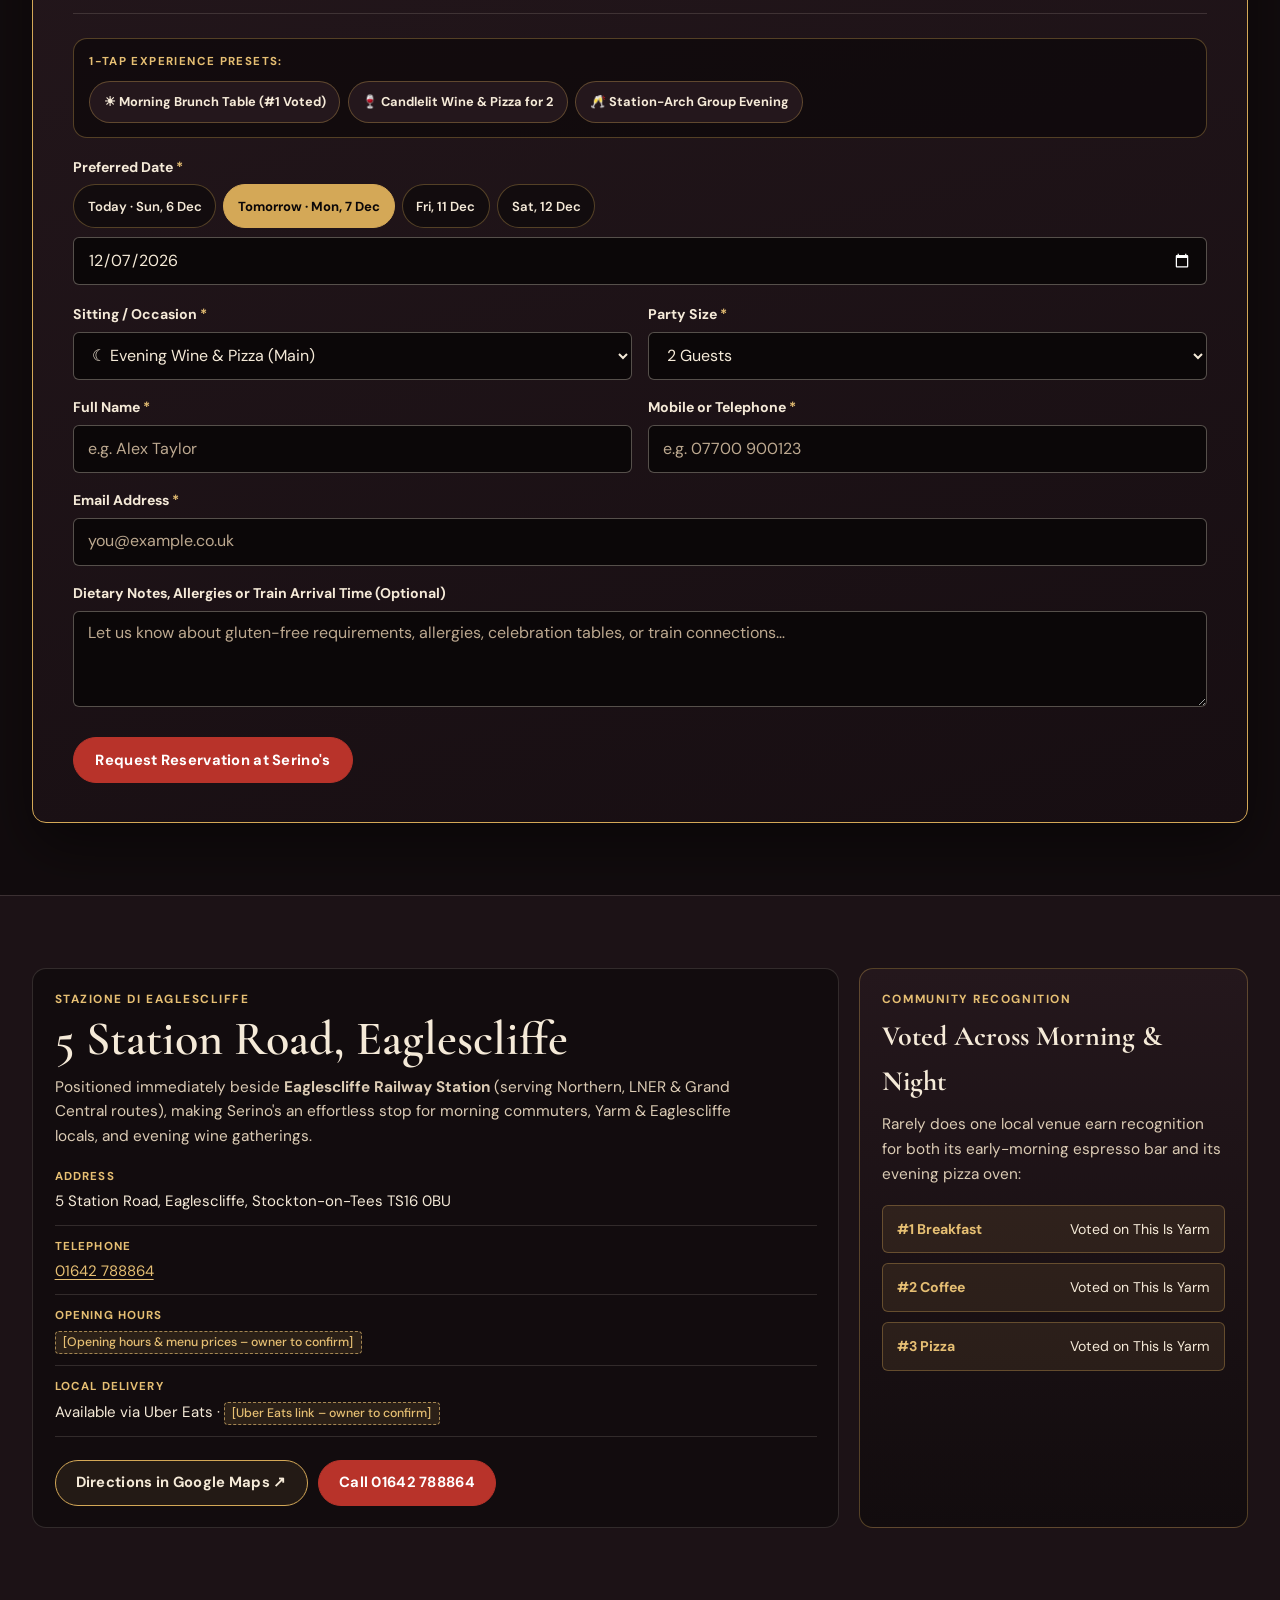
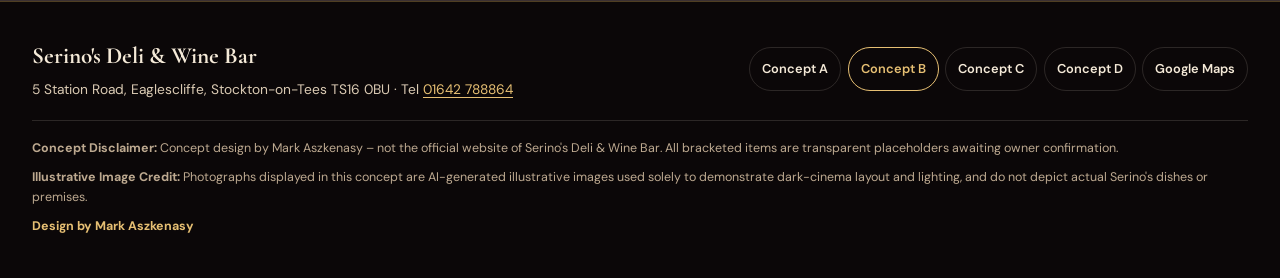
==== commit 1ee59857: "Add Concept D pill to the A, B and C switchers Co-Authored-By: Claude Fable 5.2 <noreply@anthropic.c" ====
--- a/b/index.html
+++ b/b/index.html
@@ -28,6 +28,7 @@
         <a class="concept-switcher__pill" href="../index.html"><span>A</span></a>
         <a class="concept-switcher__pill is-active" href="index.html" aria-current="page"><span>B</span></a>
         <a class="concept-switcher__pill" href="../c/index.html"><span>C</span></a>
+        <a class="concept-switcher__pill" href="../d/index.html"><span>D</span></a>
       </nav>
     </div>
   </div>
@@ -791,6 +792,7 @@
           <a href="../index.html">Concept A</a>
           <a href="index.html" aria-current="page">Concept B</a>
           <a href="../c/index.html">Concept C</a>
+          <a href="../d/index.html">Concept D</a>
           <a href="https://www.google.com/maps/search/?api=1&amp;query=Serinos+5+Station+Road+Eaglescliffe+TS16+0BU" target="_blank" rel="noopener noreferrer">Google Maps</a>
         </div>
       </div>
